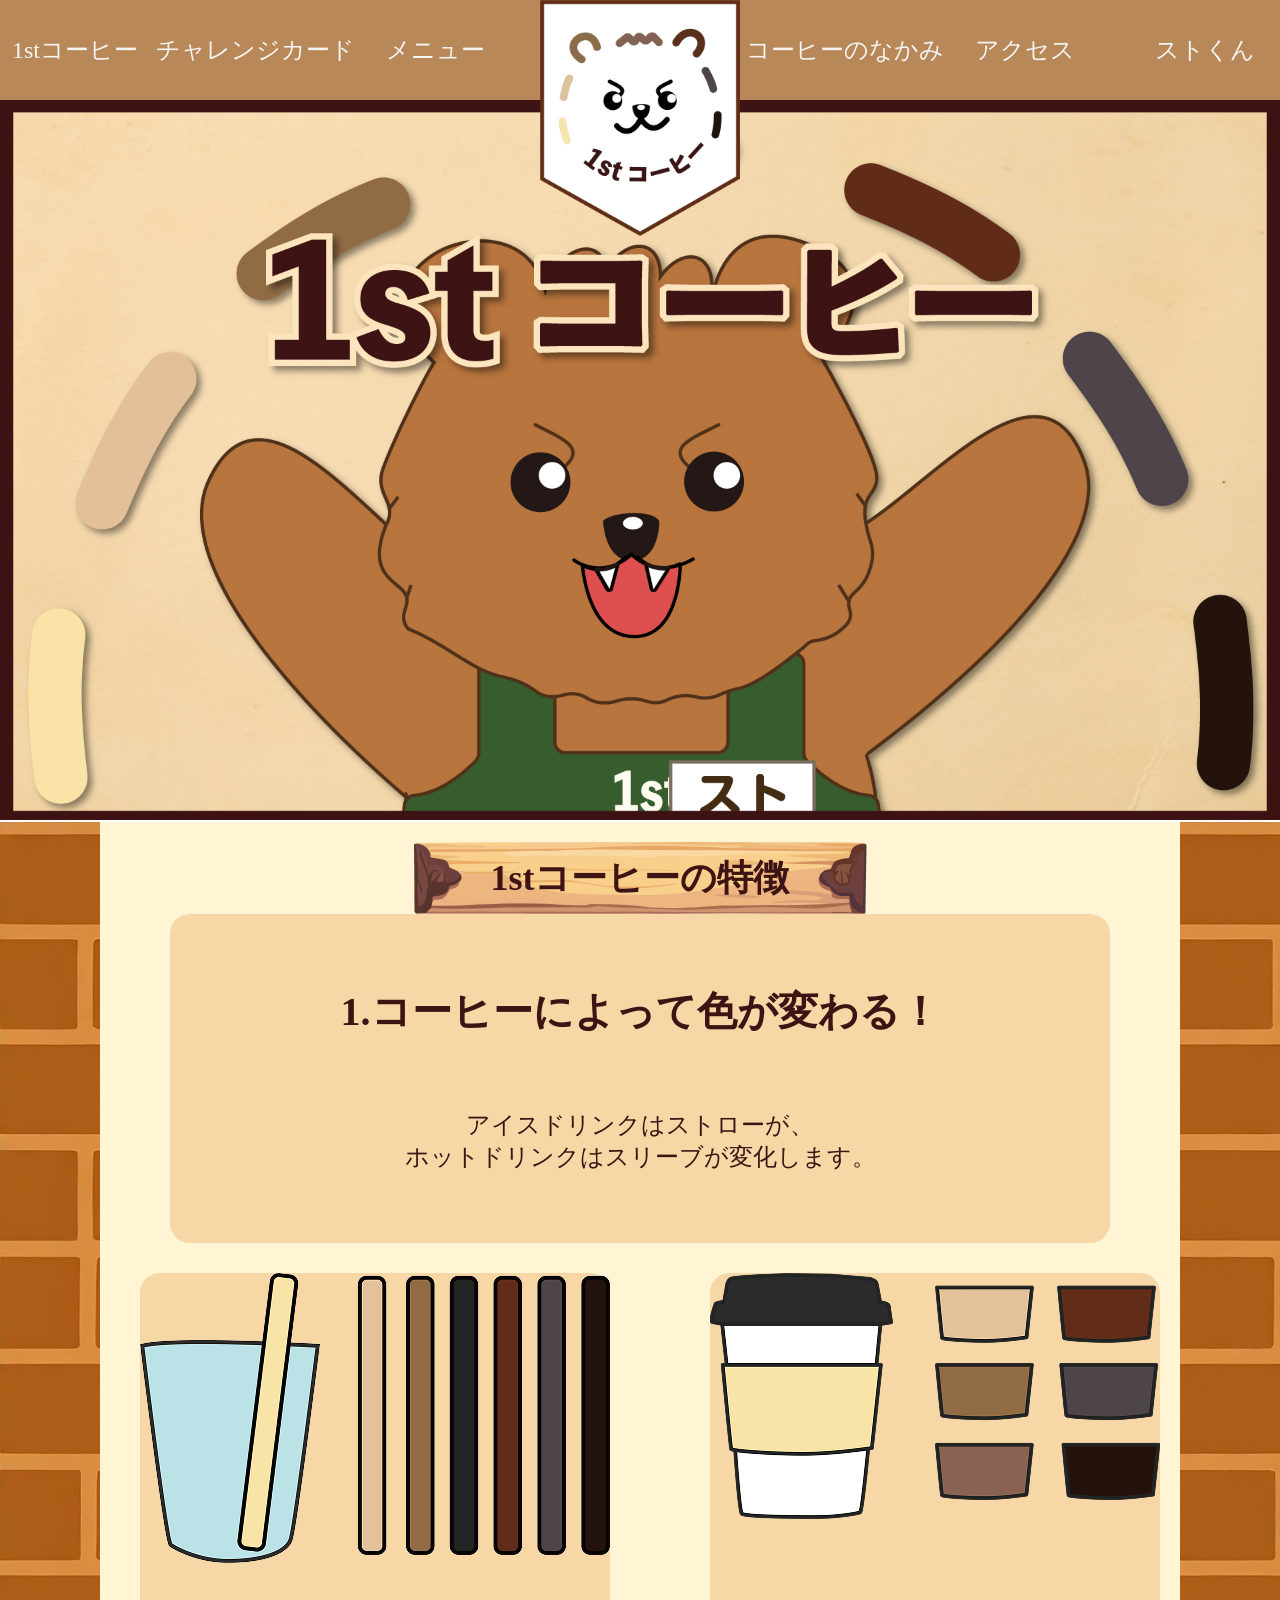
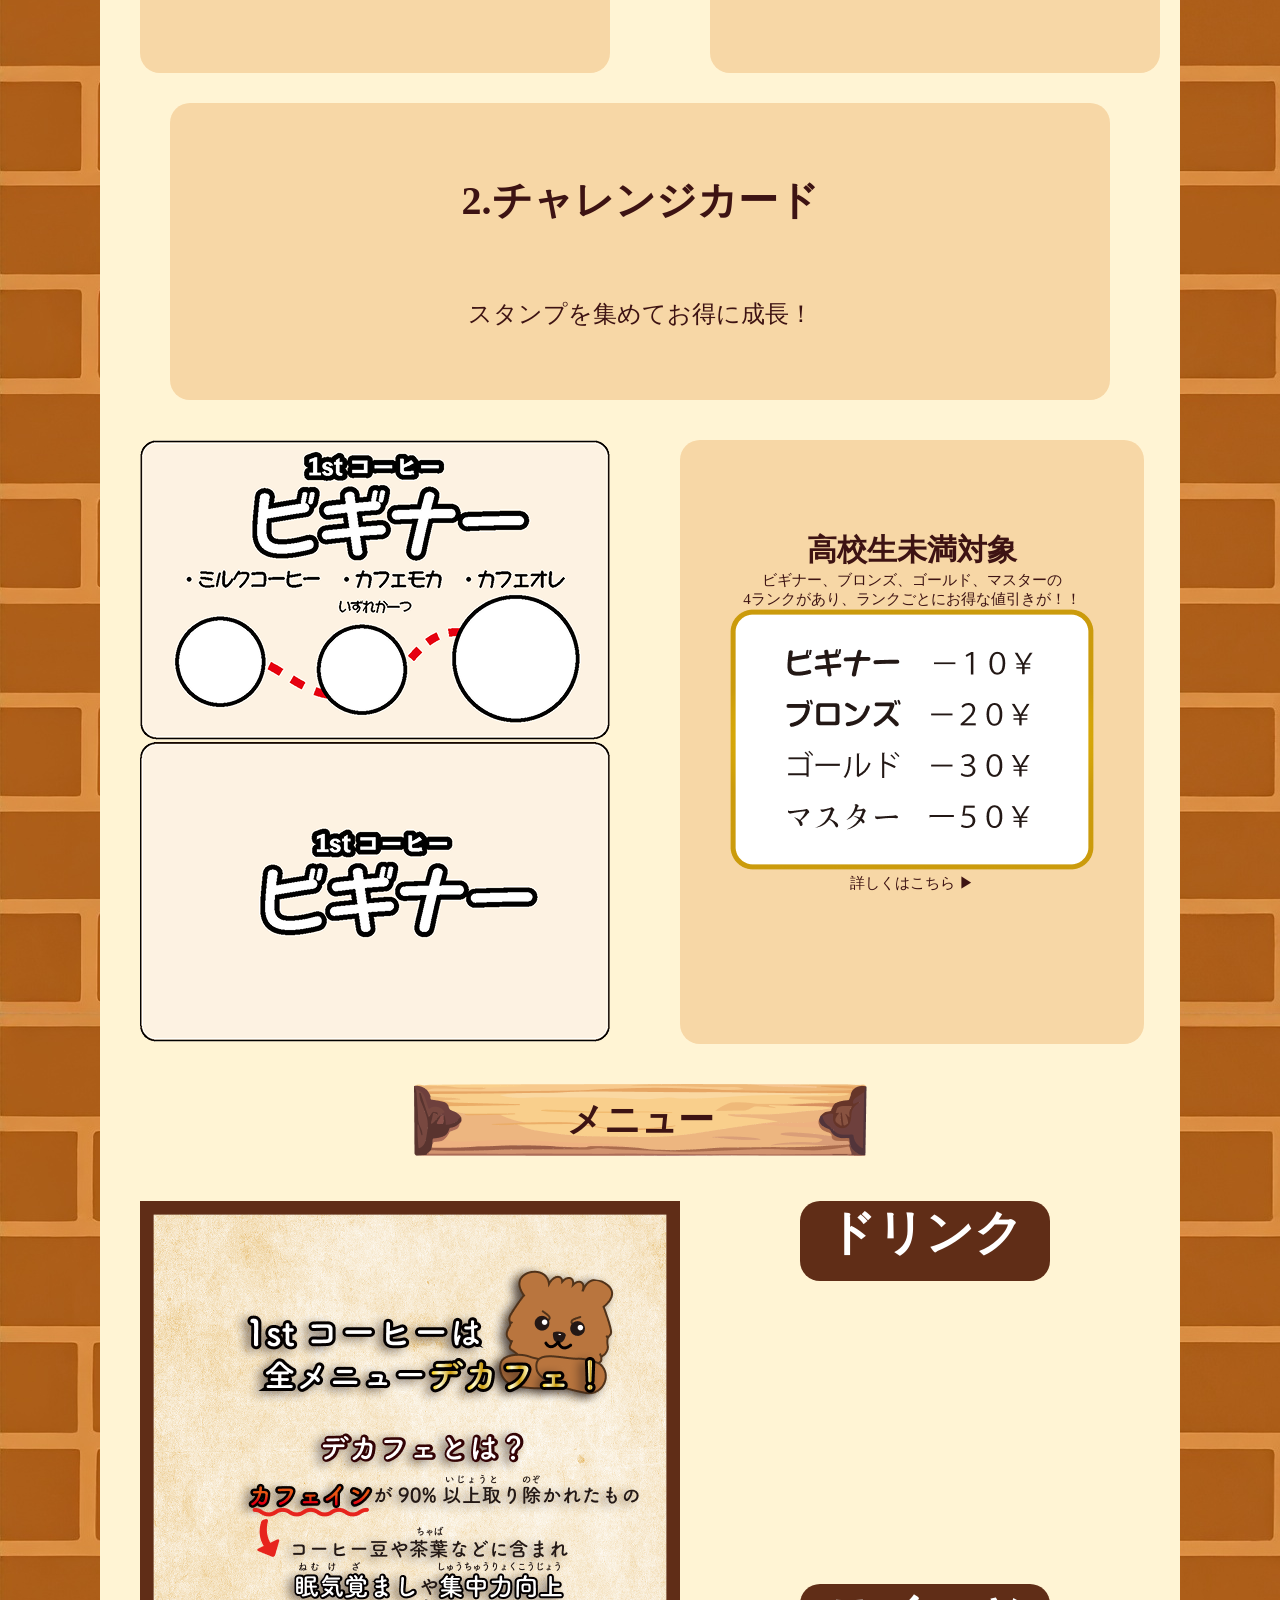
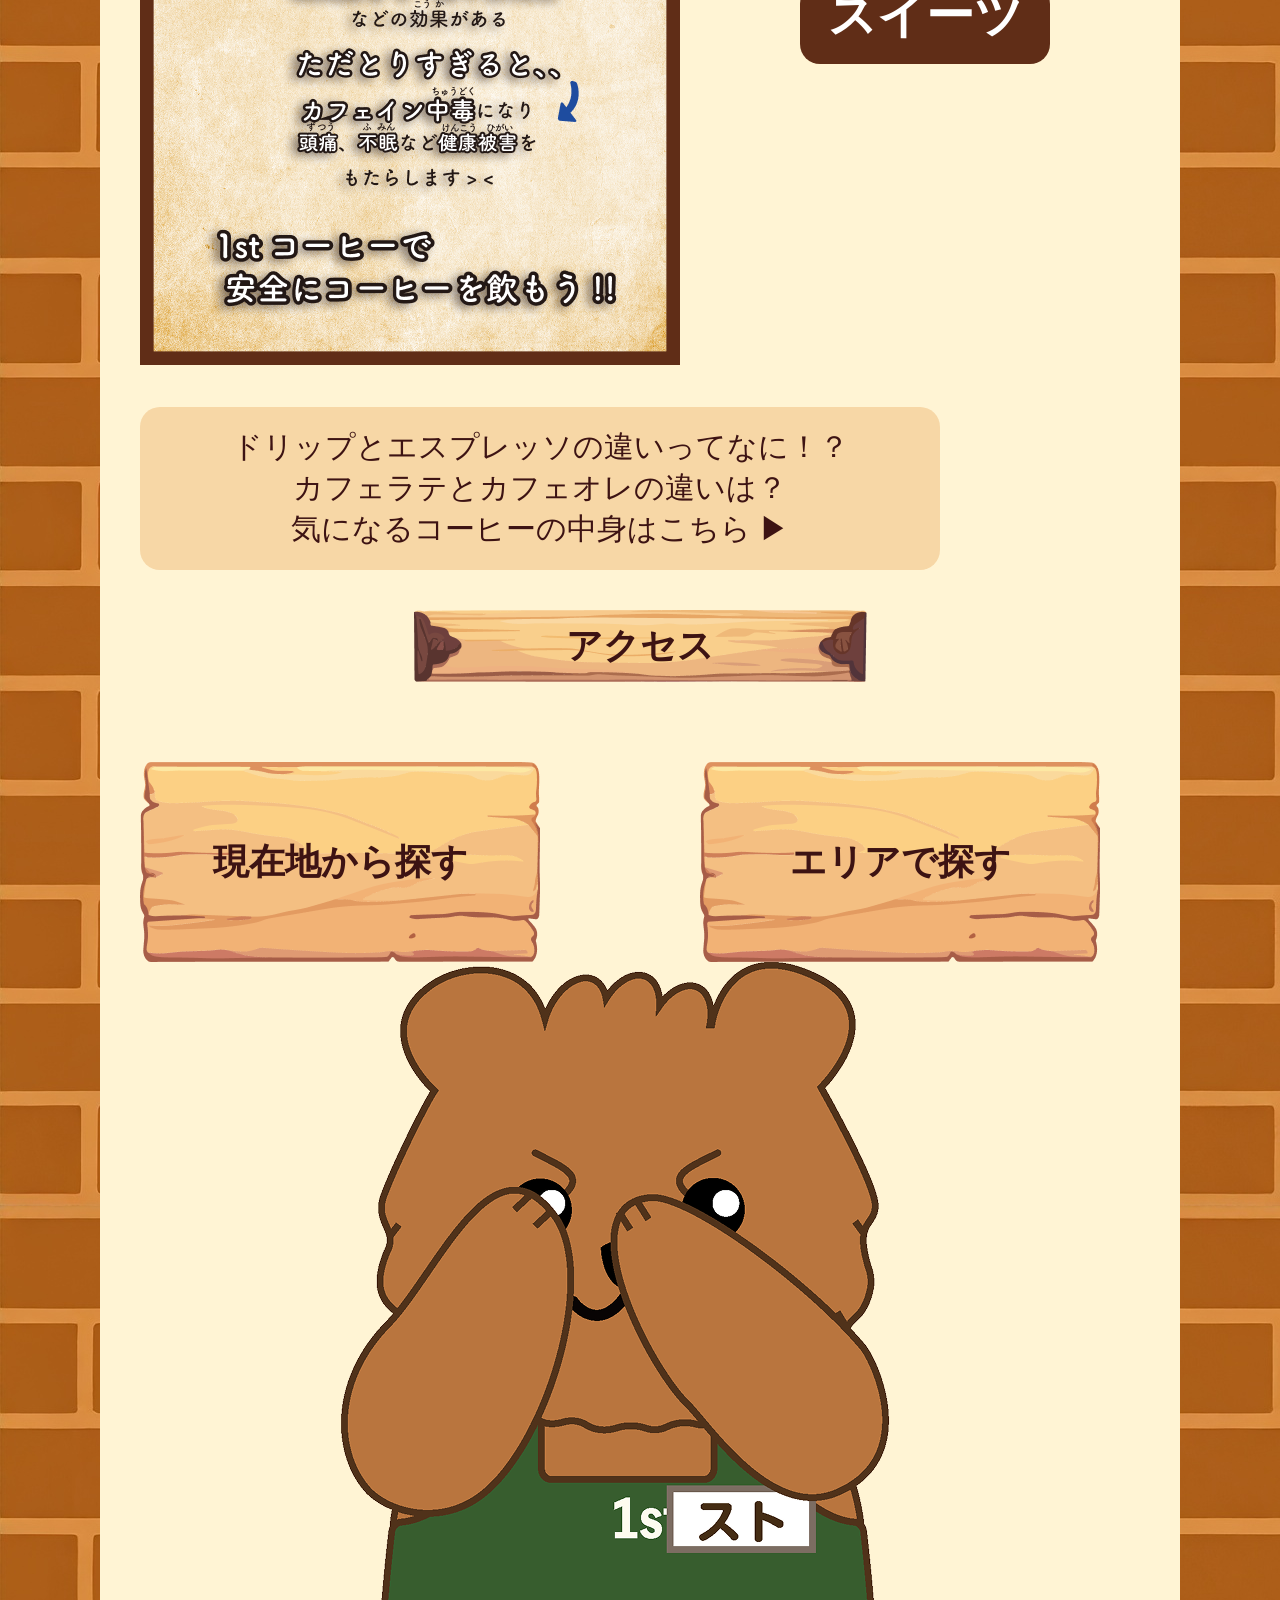
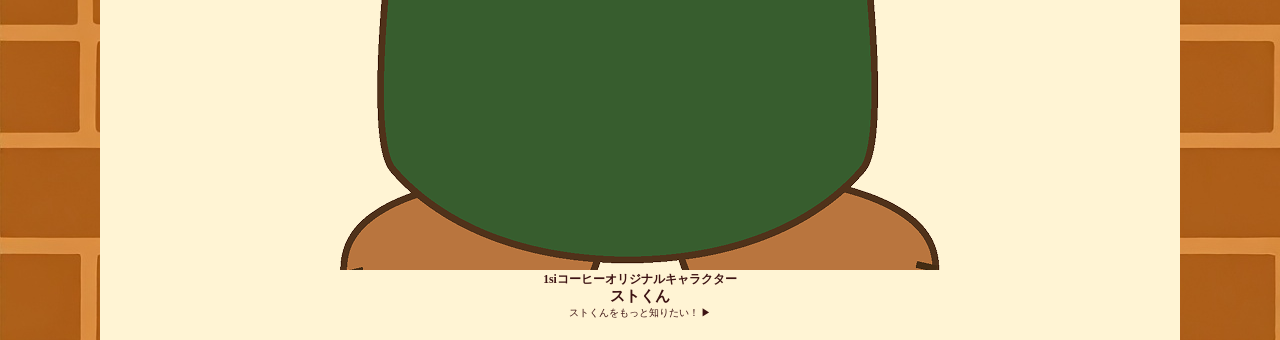
==== index.html @ a1c329db "制作：プレゼン区切り" ====
<!DOCTYPE html>
<html lang="ja">
<head>
	<meta charset="UTF-8">
	<meta name="viewport" content="width=device-width, initial-scale=1.0">
	<title>1st cooffe top page</title>
	<link rel="stylesheet" href="css/style.css">
	<link rel="stylesheet" href="css/index.css">
</head>
<body>
	<header>
		<ul class="nav">
			<li><a href="">1stコーヒー</a></li>
			<li><a href="">チャレンジカード</a></li>
			<li><a href="">メニュー</a></li> 
			<li class="logo"><img src="images/1st.logo.png" alt="1stコーヒー"></li>
			<li><a href="">コーヒーのなかみ</a></li>
			<li><a href="">アクセス</a></li>
			<li><a href="">ストくん</a></li>
		</ul>
	</header>
	<div class="mainImg">
		<img src="images/1st.main.jpg" alt="">
	</div>
	<main>
	<div class="boxWrap">
		<h2 class="boxTitle">1stコーヒーの特徴</h2>
		<div class="aboutWrap">
			<h3 class="aboutTitle">1.コーヒーによって色が変わる！</h3>
			<p class="aboutText">アイスドリンクはストローが、<br>
				ホットドリンクはスリーブが変化します。</p>
		</div>
		<div class="copWrap">
			<div class="aboutWrap">
				<div class="imagesWrap"><img src="images/1st.ice.png" alt="アイスカップ"></div>
			</div>
			<div class="aboutWrap">
				<div class="imagesWrap"><img src="images/1st.hot.png" alt="ホットカップ"></div>
			</div>
		</div>
		<div class="aboutWrap">
			<h3 class="aboutTitle">2.チャレンジカード</h3>
			<p class="aboutText">スタンプを集めてお得に成長！</p>
		</div>	
		<div class="infoWrap">
			<div class="card">
				<p><img src="images/1st.stamp.01.png" alt="ビギナースタンプ"></p>
				<p><img src="images/1st.stamp.02.png" alt="ビギナー"></p>
			</div>
			<div class="info">
				<h4>高校生未満対象</h4>
				<p>ビギナー、ブロンズ、ゴールド、マスターの<br>4ランクがあり、ランクごとにお得な値引きが！！</p>
				<p><img src="images/1st.nebiki.png" alt="-10¥"></p>
				<p>詳しくはこちら ▶︎</p>
			</div>
		</div>
			<h2 class="boxTitle">メニュー</h2>
		<div class="menuWrap">
			<p><img src="images/1st.decoffe.png" alt=""></p>
			<div class="manu">
				<h3 class="titleBotann">ドリンク</h3>
				<h3 class="titleBotann">スイーツ</h3>
			</div>
		</div>
		<div class="menuInfo">
			<p>ドリップとエスプレッソの違いってなに！？<br>
				カフェラテとカフェオレの違いは？<br>
				気になるコーヒーの中身はこちら ▶︎</p>
		</div>
		<h2 class="boxTitle">アクセス</h2>
		<div class="accessWrap">
			<h3 class="access">現在地から探す</h3>
			<h3 class="access">エリアで探す</h3>
		</div>
		<div class="charaWrap">
			<p><img src="images/1st.sutokun01.png" alt="テレ"></p>
			<h3>1siコーヒーオリジナルキャラクター</h3>
			<h2>ストくん</h2>
			<p>ストくんをもっと知りたい！ ▶︎</p>
		</div>
	</div>
</main>
</body>
</html>
---- css/style.css ----
*{
    margin: 0;
    padding: 0;
}
html{
    font-size: 62.5%;
}
body{
    font-family:"Hiragino Kaku Gothic StdN";
    color: #3d1313;
}
ul{
    list-style: none;
}

header{
    /* border: solid 1px tomato; */
    position: relative;
    z-index: 10;
    font-size: clamp(1.2rem, -0.8rem + 2.67vw, 2.4rem);
}
.nav{
    display: flex;
    gap: 30px;
    width: 100%;
    height: 100px;
    background-color: #B88859;
    justify-content: space-evenly;
}

.nav li{
    width: 250px;
    min-width: 50px;
    height: 100%;
}

a{
    text-decoration: none;
    color: #f5f5f4;
    display: flex;
    justify-content: center;
    align-items: center;
    width: 100%;
    height: 100%;
    text-wrap: nowrap;
}

.nav li a:hover{
    background-color: #805e3c;

}

.nav .logo{
    min-width: 200px;
    height: 230px;
}
.logo img{
    width: 100%;
}

/* .logo{
    display: block;
    width: 200px;
    height: 230px;
    } */
    
    /* header ul{
        display: flex;
        list-style-type: none;
        color: #f5f5f4;
        font-size: 150%;
        letter-spacing: 0.2em;
        } */
        
        
/* transform: translateX(-50%); */
---- css/index.css ----
.mainImg img{
    width: 100%;
}

main{
    /* border: solid 1px tomato; */

    background-image: url("../images/1st.renga.jpg");
    background-repeat: repeat-y;
    /* position: relative; */
    /* top: -350px; */
    width: calc(100% - 40px);
    padding: 0 20px 0;

}

.boxWrap{
    background-color: #FFF4D4;
    text-align: center;
    margin: 0 auto;
    padding: 20px 40px;
    max-width: 1000px;
}

.boxTitle{
    display: flex;
    font-size: 3.6em;
    justify-content: center;
    margin: 0 auto;
    width: 453px;
    height: 72px;
    align-items: center;
    /* border: 10px solid #333; */
    background-image: url("../images/1st.ribbon.png");
}

.copWrap{
    /* 横並びにするところ */
    display: flex;
    gap: 100px;
    margin: 30px 0 30px 0;
    /* width: 100%; */
}

.aboutWrap{
    /* border: solid 1px blue; */
    /* display: flex; */
    /* justify-content: center; */
    /* flex-wrap: wrap; */
    background-color: #F7D7A6;
    padding: 70px;
    margin: 0 auto;
    /* margin: 70px; */
    max-width: 800px;
    border-radius: 20px;
}

.copWrap .aboutWrap{
    width: 500px;
    height: 400px;
    padding:  0;

    &.imagesWrap{
        width: 100%;
        height: 100%;
        margin: auto 0;

        &img{
            width: 100%;
            height: 100%;
        }
    }

}
/* .imagesWrap img{
width: 100%;
} */

.aboutTitle{
    font-size: 4em;
    padding-bottom: 70px;
}

.aboutWrap p{
    /* background-color: tomato; */
    align-items: center;
}

.aboutWrap .aboutText{
    font-size: 2.4em;
    /* background-color: skyblue; */
}



.infoWrap{
    display: flex;
    padding: 40px 0;
    gap: 70px;
}

.info{
    background-color: #F7D7A6;
    border-radius: 20px;
    max-width: 550px;
    padding: 90px 50px;

}

.info h4{
    font-size: 3em;
}

.info p{
    font-size: 1.5em;
}

.menuWrap{
    display: flex;
    padding: 45px 0 0;
}

.manu{
    display: flex;
    flex-wrap: wrap;
    padding-left: 120px;
}

.titleBotann{
    background-color: #602D17;
    justify-content: center;
    align-items: center;
    border-radius: 20px;
    font-size: 4.8em;
    color: #fff;
    width: 250px;
    height: 80px;
}

.menuInfo{
    background-color: #F7D7A6;
    text-align: center;
    max-width: 800px;
    margin: 40px 0;
    padding: 20px 0;
    border-radius: 20px;


}

.menuInfo p{
    font-size: 3em;
}

.accessWrap{
    display: flex;
    gap: 160px;
    padding-top: 80px;
}

.access{
    background-image: url("../images/1st.kannbann.png");
    display: flex;
    width: 400px;
    height: 200px;
    justify-content: center;
    align-items: center;
    font-size: 3.6em;
}
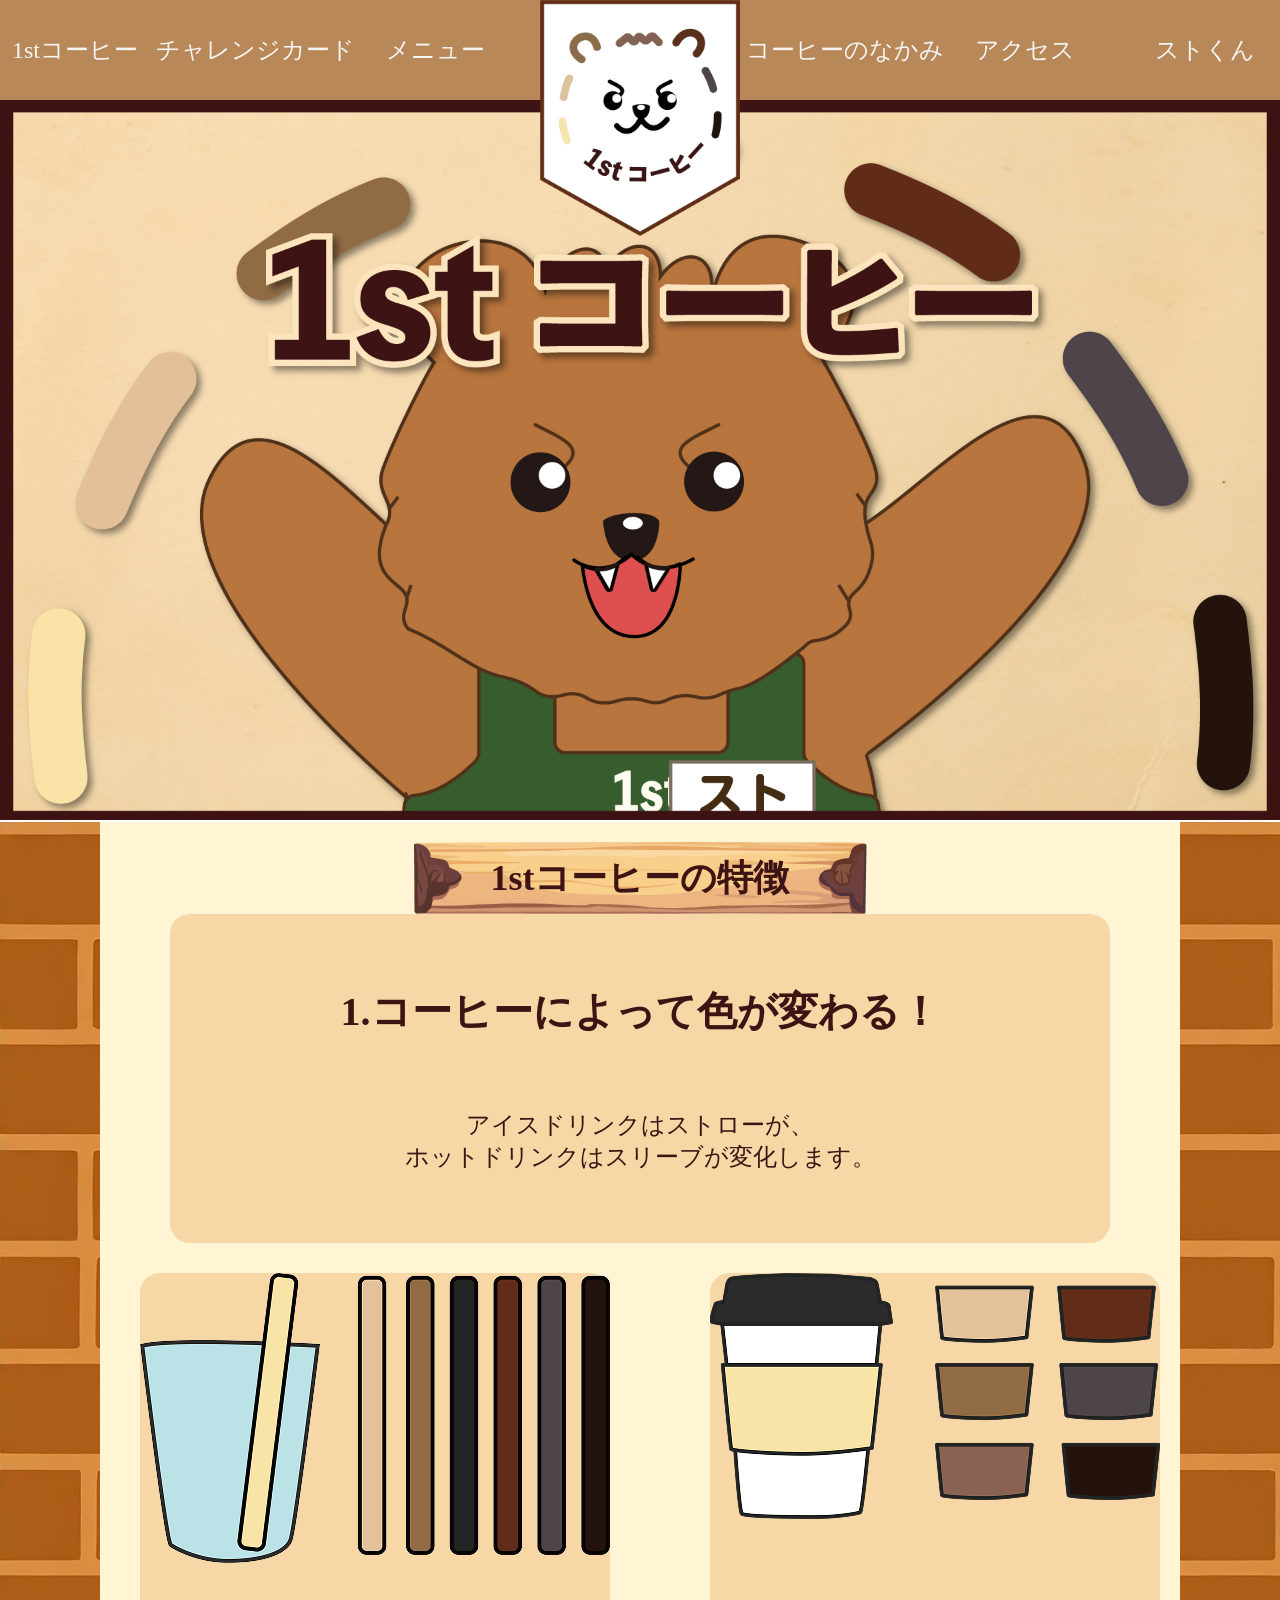
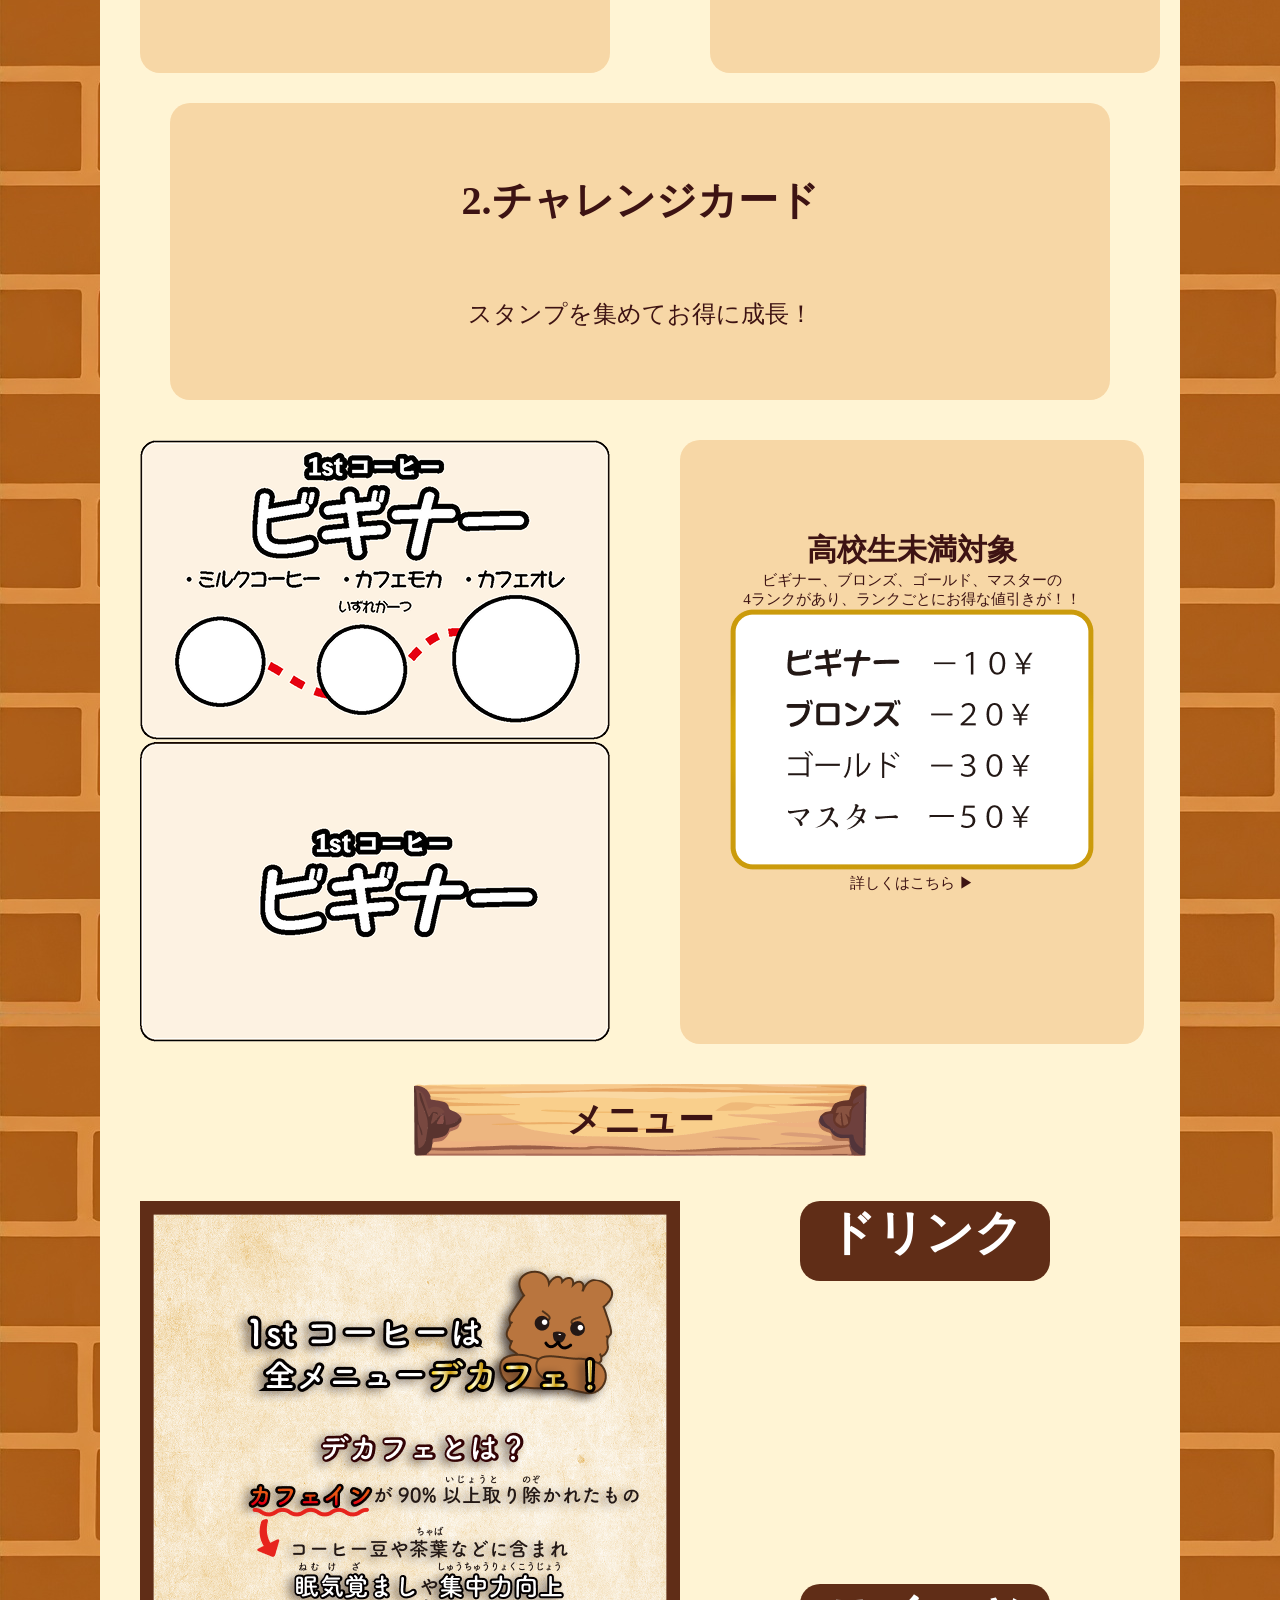
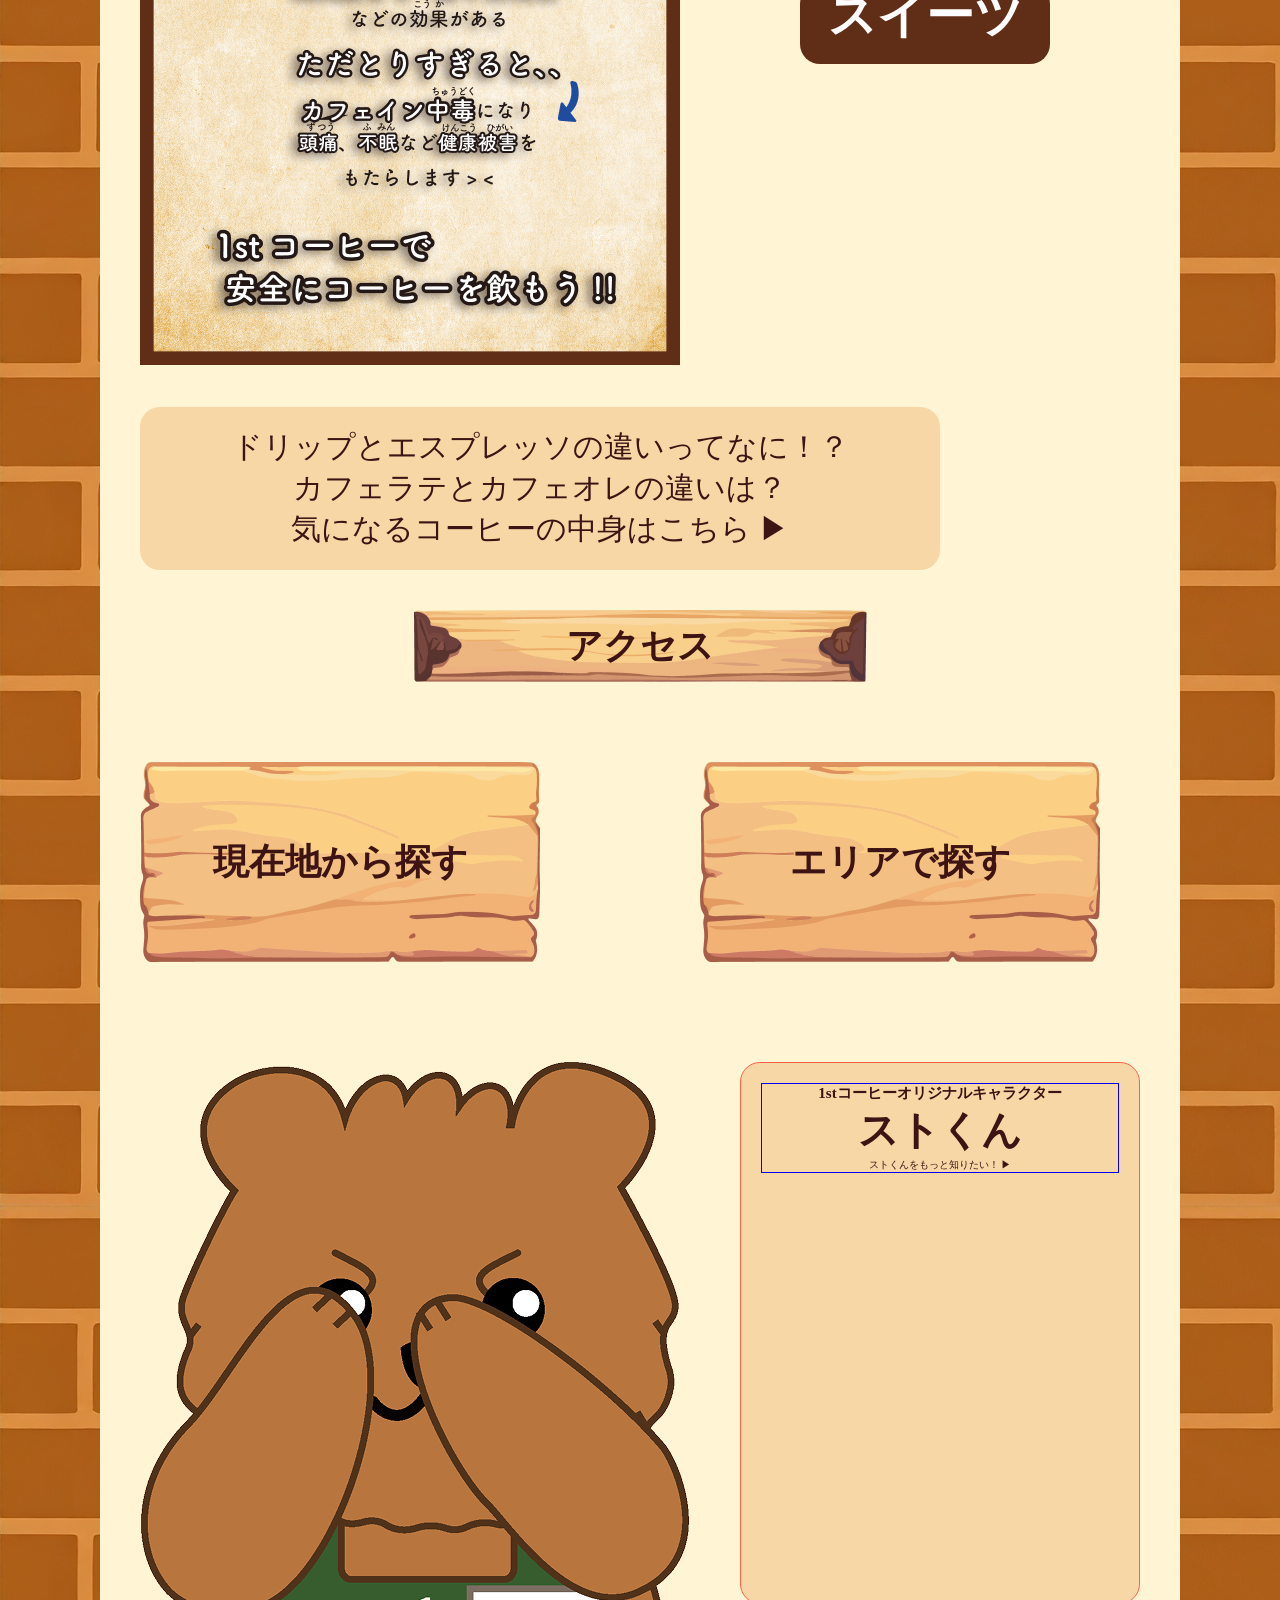
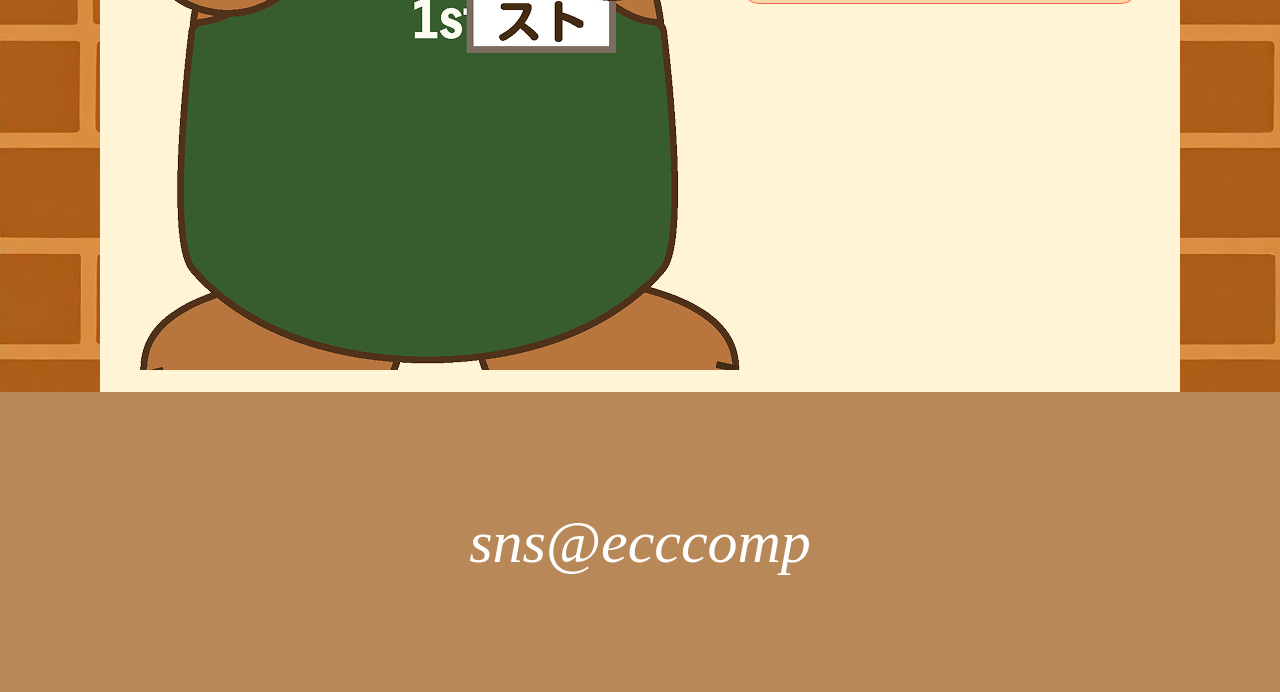
==== commit e88c89e3: "コミット：top" ====
--- a/index.html
+++ b/index.html
@@ -14,7 +14,7 @@
 			<li><a href="">チャレンジカード</a></li>
 			<li><a href="">メニュー</a></li> 
 			<li class="logo"><img src="images/1st.logo.png" alt="1stコーヒー"></li>
-			<li><a href="">コーヒーのなかみ</a></li>
+			<li><a href="nakami.html">コーヒーのなかみ</a></li>
 			<li><a href="">アクセス</a></li>
 			<li><a href="">ストくん</a></li>
 		</ul>
@@ -74,11 +74,18 @@
 		</div>
 		<div class="charaWrap">
 			<p><img src="images/1st.sutokun01.png" alt="テレ"></p>
-			<h3>1siコーヒーオリジナルキャラクター</h3>
-			<h2>ストくん</h2>
-			<p>ストくんをもっと知りたい！ ▶︎</p>
+			<div class="charaInfo">
+				<div class="charaText"> 
+					<h3>1stコーヒーオリジナルキャラクター</h3>
+					<h2>ストくん</h2>
+					<p>ストくんをもっと知りたい！ ▶︎</p>
+				</div>
+			</div>
 		</div>
 	</div>
 </main>
+<footer>
+	<address>sns@ecccomp</address>
+</footer>				
 </body>
 </html>
--- a/css/style.css
+++ b/css/style.css
@@ -58,6 +58,50 @@
     width: 100%;
 }
 
+main{
+    /* border: solid 1px tomato; */
+    
+    background-image: url("../images/1st.renga.jpg");
+    background-repeat: repeat-y;
+    /* position: relative; */
+    /* top: -350px; */
+    width: calc(100% - 40px);
+    padding: 0 20px 0;
+}
+
+.boxWrap{
+    background-color: #FFF4D4;
+    text-align: center;
+    margin: 0 auto;
+    padding: 20px 40px;
+    max-width: 1000px;
+}
+
+.boxTitle{
+    display: flex;
+    font-size: 3.6em;
+    justify-content: center;
+    margin: 0 auto;
+    width: 453px;
+    height: 72px;
+    align-items: center;
+    /* border: 10px solid #333; */
+    background-image: url("../images/1st.ribbon.png");
+}
+
+footer{
+    background-color: #B88859;
+    width: 100%;
+    height: 300px;
+    color: #fff;
+    text-align: center;
+    font-size: 6em;
+    display: flex;
+    justify-content: center;
+    align-items: center;
+}
+
+
 /* .logo{
     display: block;
     width: 200px;
--- a/css/index.css
+++ b/css/index.css
@@ -1,39 +1,9 @@
 
 .mainImg img{
     width: 100%;
+    /* animation: 5s show forwards; */
 }
 
-main{
-    /* border: solid 1px tomato; */
-
-    background-image: url("../images/1st.renga.jpg");
-    background-repeat: repeat-y;
-    /* position: relative; */
-    /* top: -350px; */
-    width: calc(100% - 40px);
-    padding: 0 20px 0;
-
-}
-
-.boxWrap{
-    background-color: #FFF4D4;
-    text-align: center;
-    margin: 0 auto;
-    padding: 20px 40px;
-    max-width: 1000px;
-}
-
-.boxTitle{
-    display: flex;
-    font-size: 3.6em;
-    justify-content: center;
-    margin: 0 auto;
-    width: 453px;
-    height: 72px;
-    align-items: center;
-    /* border: 10px solid #333; */
-    background-image: url("../images/1st.ribbon.png");
-}
 
 .copWrap{
     /* 横並びにするところ */
@@ -105,7 +75,6 @@
     border-radius: 20px;
     max-width: 550px;
     padding: 90px 50px;
-
 }
 
 .info h4{
@@ -114,6 +83,7 @@
 
 .info p{
     font-size: 1.5em;
+
 }
 
 .menuWrap{
@@ -145,6 +115,8 @@
     margin: 40px 0;
     padding: 20px 0;
     border-radius: 20px;
+    display: flex;
+    justify-content: center;
 
 
 }
@@ -167,4 +139,47 @@
     justify-content: center;
     align-items: center;
     font-size: 3.6em;
-}+}
+
+.charaWrap{
+    padding-top: 100px;
+    display: flex;
+}
+
+
+.charaWrap h3{
+    font-size: 1.5em;
+}
+
+.charaWrap h2{
+    font-size: 4em;
+}
+
+.charaInfo{
+    border: 1px solid tomato;
+    display: block;
+    align-items: center;
+    background-color: #F7D7A6;
+    border-radius: 20px;
+    width: 500px;
+    height: 500px;
+    padding: 20px;
+}
+
+.charaText{
+    border: 1px solid blue;
+align-items: center;
+}
+
+
+/* 
+@keyframes show{
+    0%{
+        opacity: 0;
+        transform: translateX(-50px);
+    }
+    100%{
+        opacity: 1;
+        transform: translateX(0);
+    }
+} */
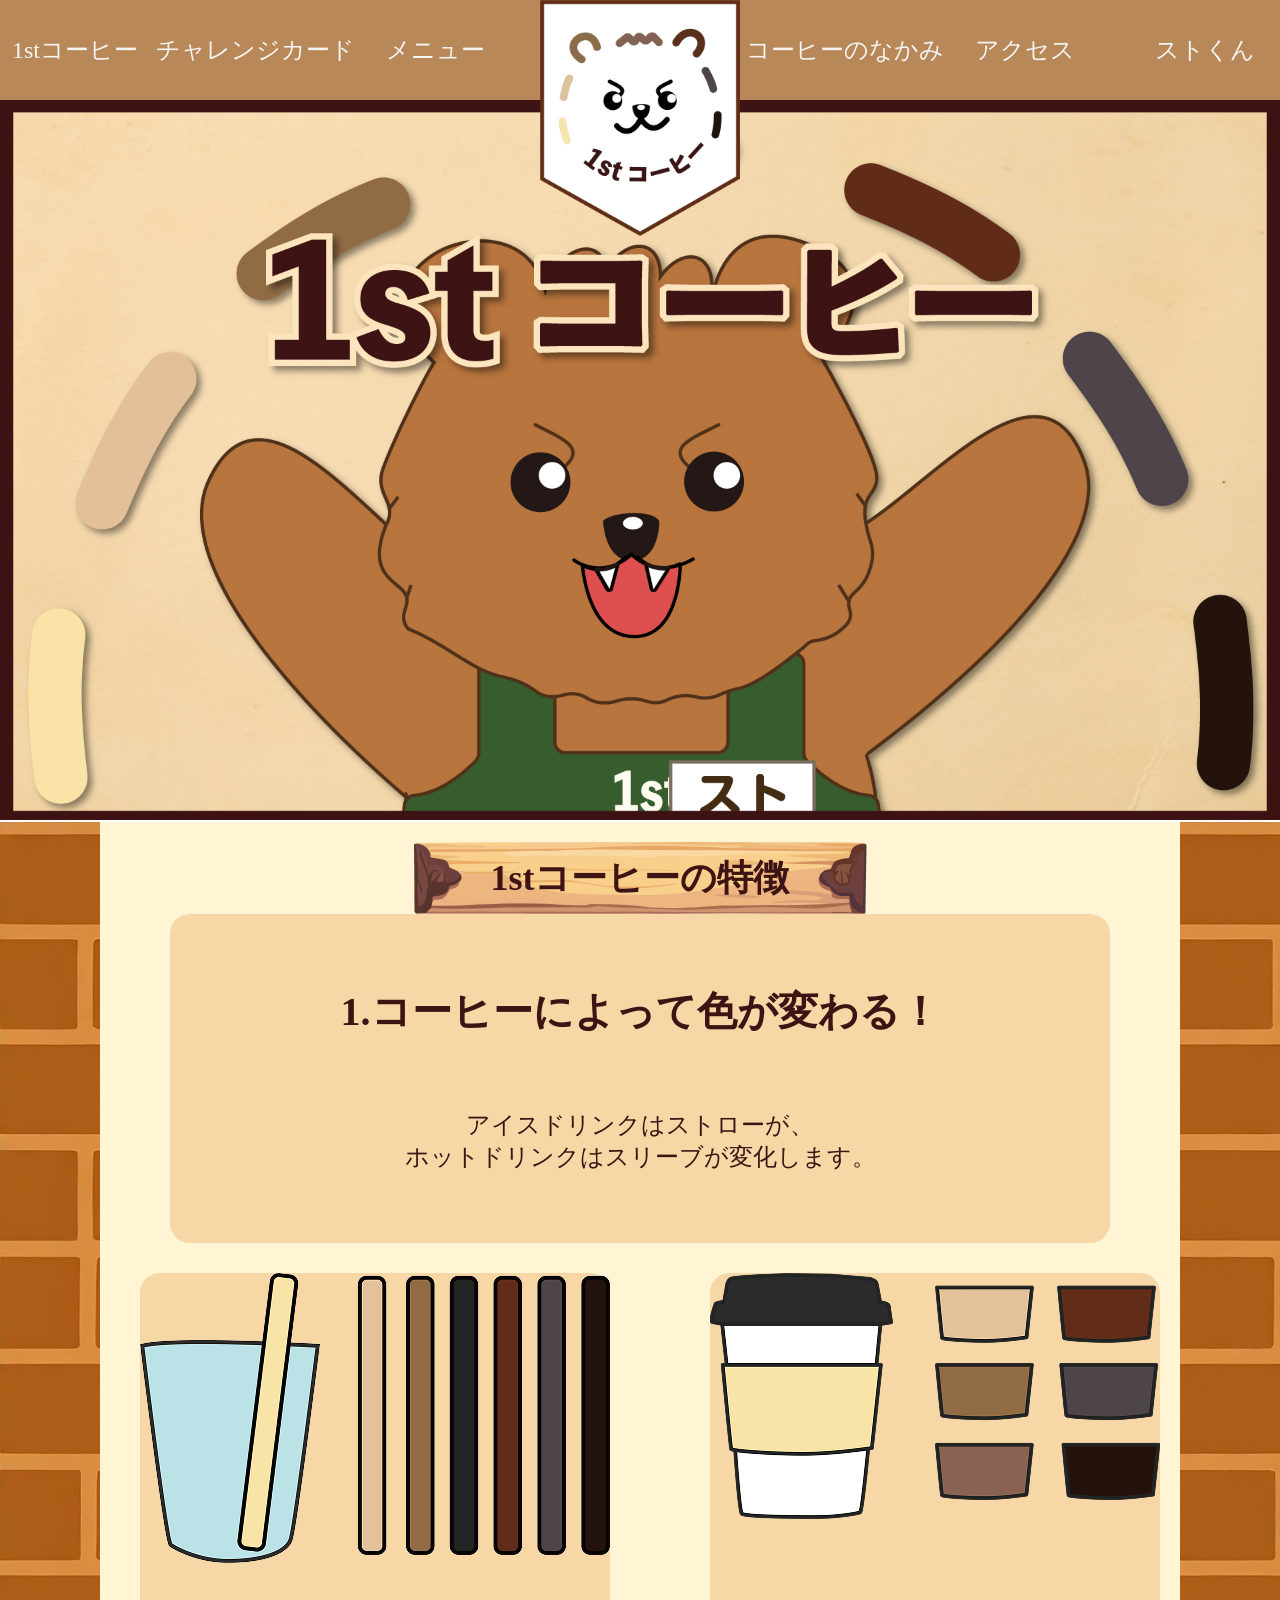
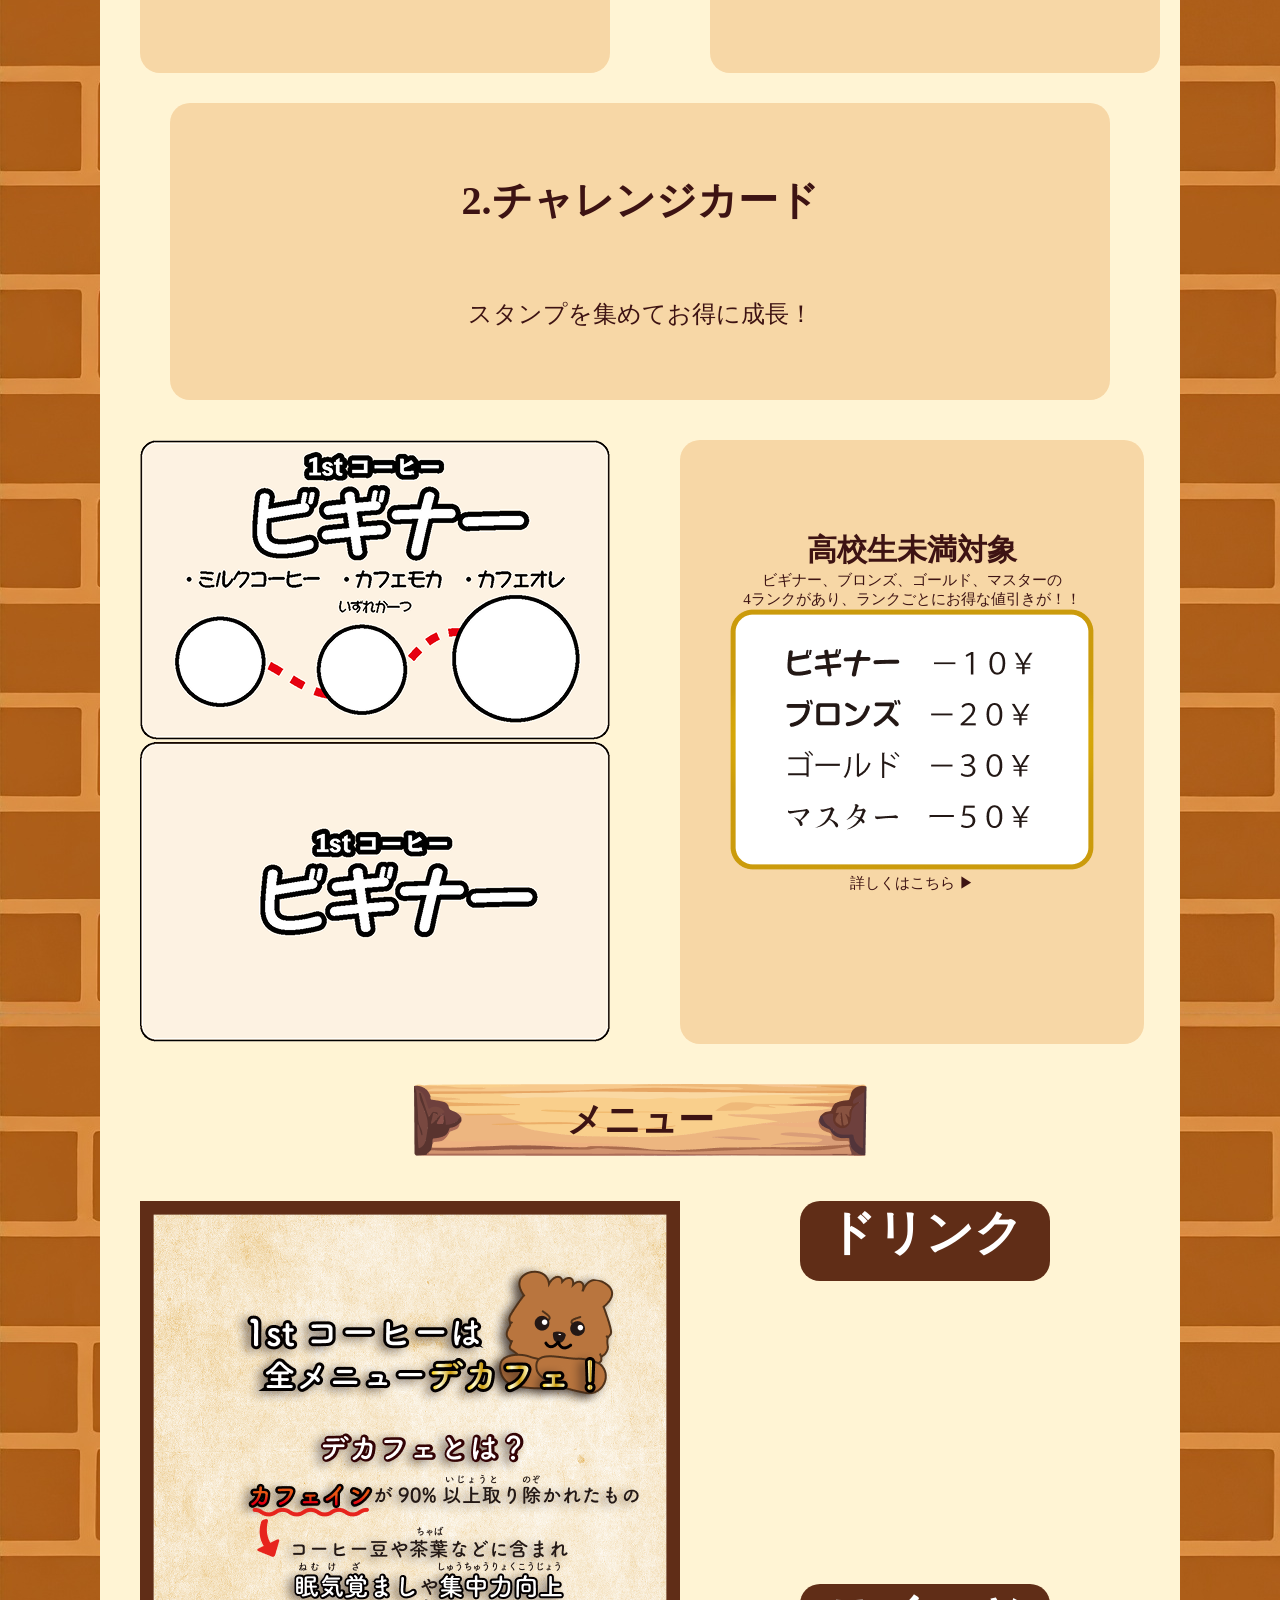
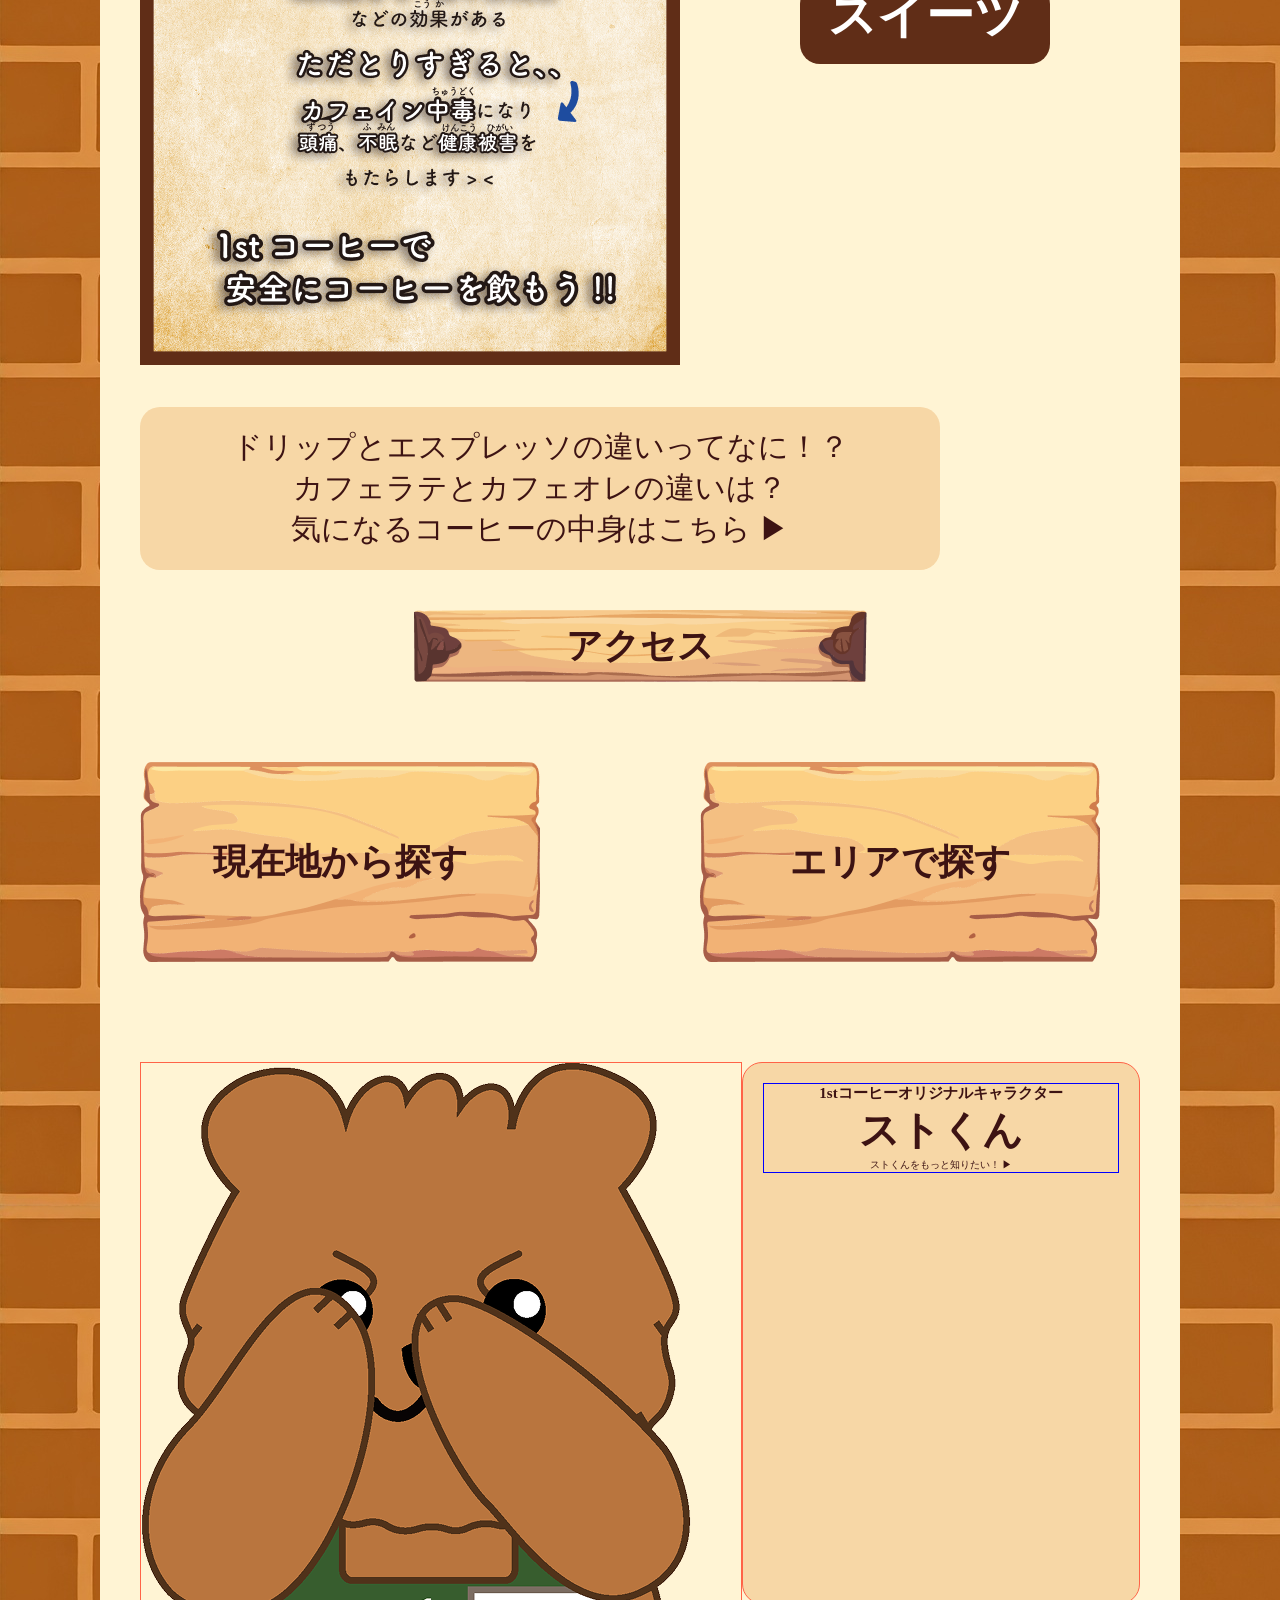
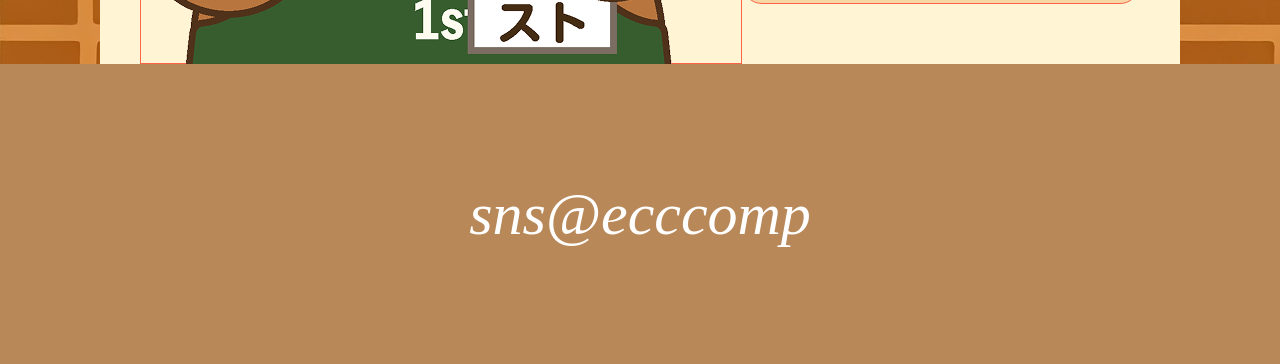
==== commit adc19811: "制作：アニメーション土台" ====
--- a/index.html
+++ b/index.html
@@ -73,7 +73,9 @@
 			<h3 class="access">エリアで探す</h3>
 		</div>
 		<div class="charaWrap">
-			<p><img src="images/1st.sutokun01.png" alt="テレ"></p>
+			<div class="charaImgWrap">
+				<p class="charaImg"><img src="images/1st.sutokun01.png" alt="テレ"></p>
+			</div>
 			<div class="charaInfo">
 				<div class="charaText"> 
 					<h3>1stコーヒーオリジナルキャラクター</h3>
--- a/css/style.css
+++ b/css/style.css
@@ -73,7 +73,7 @@
     background-color: #FFF4D4;
     text-align: center;
     margin: 0 auto;
-    padding: 20px 40px;
+    padding: 20px 40px 0;
     max-width: 1000px;
 }
 
@@ -99,6 +99,8 @@
     display: flex;
     justify-content: center;
     align-items: center;
+    position: relative;
+    z-index: 10;
 }
 
 
--- a/css/index.css
+++ b/css/index.css
@@ -144,6 +144,9 @@
 .charaWrap{
     padding-top: 100px;
     display: flex;
+    position: relative;
+    z-index: 1;
+    overflow: hidden;
 }
 
 
@@ -154,6 +157,23 @@
 .charaWrap h2{
     font-size: 4em;
 }
+
+.charaWrap .charaImgWrap{
+    height: 600px;
+    width: 600px;
+    /* overflow: hidden; */
+    flex-shrink: 0;
+    position: relative;
+    border: 1px solid tomato;
+}
+
+.charaWrap .charaImg{
+    position: absolute;
+    top:0px;
+    /* transform: translateY(200px); */
+    animation: 0.5s popUp forwards cubic-bezier(.47,1.09,.56,1.22);
+}
+
 
 .charaInfo{
     border: 1px solid tomato;
@@ -168,9 +188,18 @@
 
 .charaText{
     border: 1px solid blue;
-align-items: center;
-}
-
+    align-items: center;
+}
+
+
+@keyframes popUp {
+    0%{
+        transform: translateY(200px);
+    }
+    100%{
+        transform: translateY(0px);
+    }
+}
 
 /* 
 @keyframes show{
@@ -182,4 +211,4 @@
         opacity: 1;
         transform: translateX(0);
     }
-} */+} */
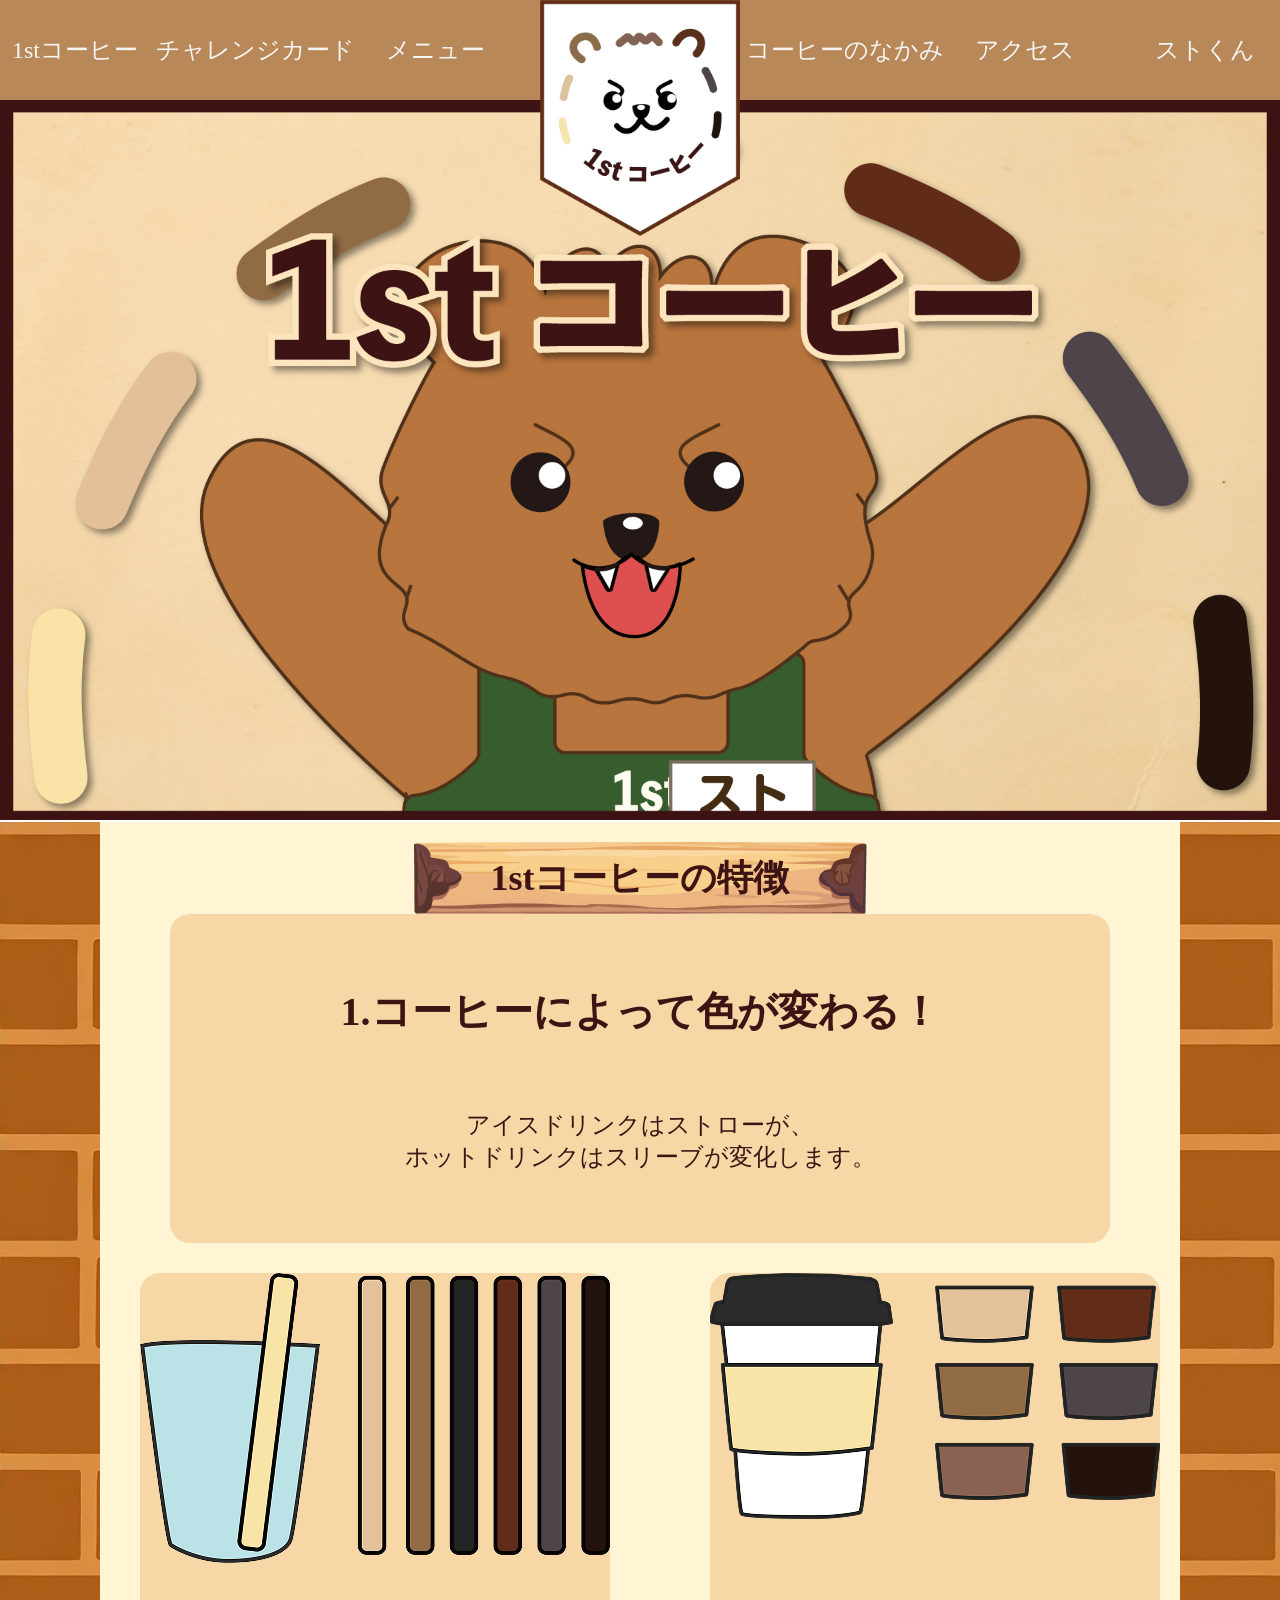
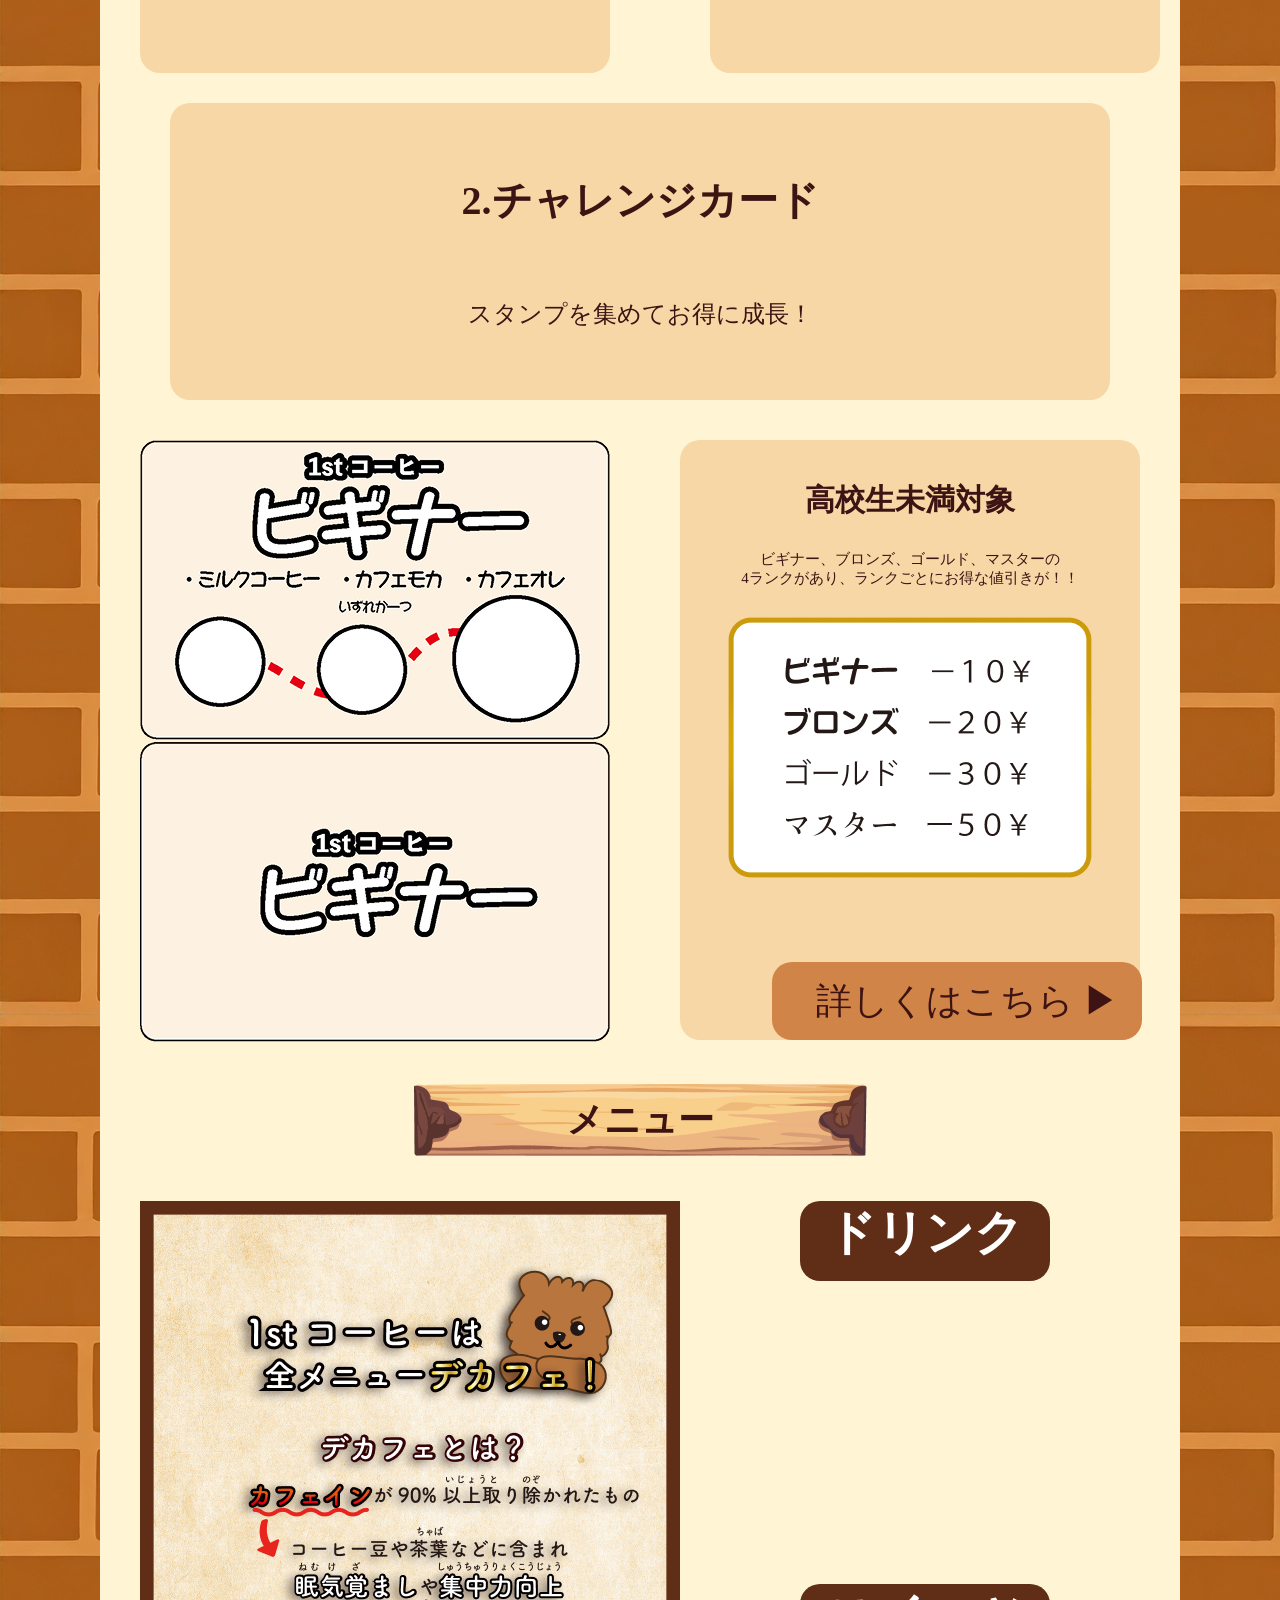
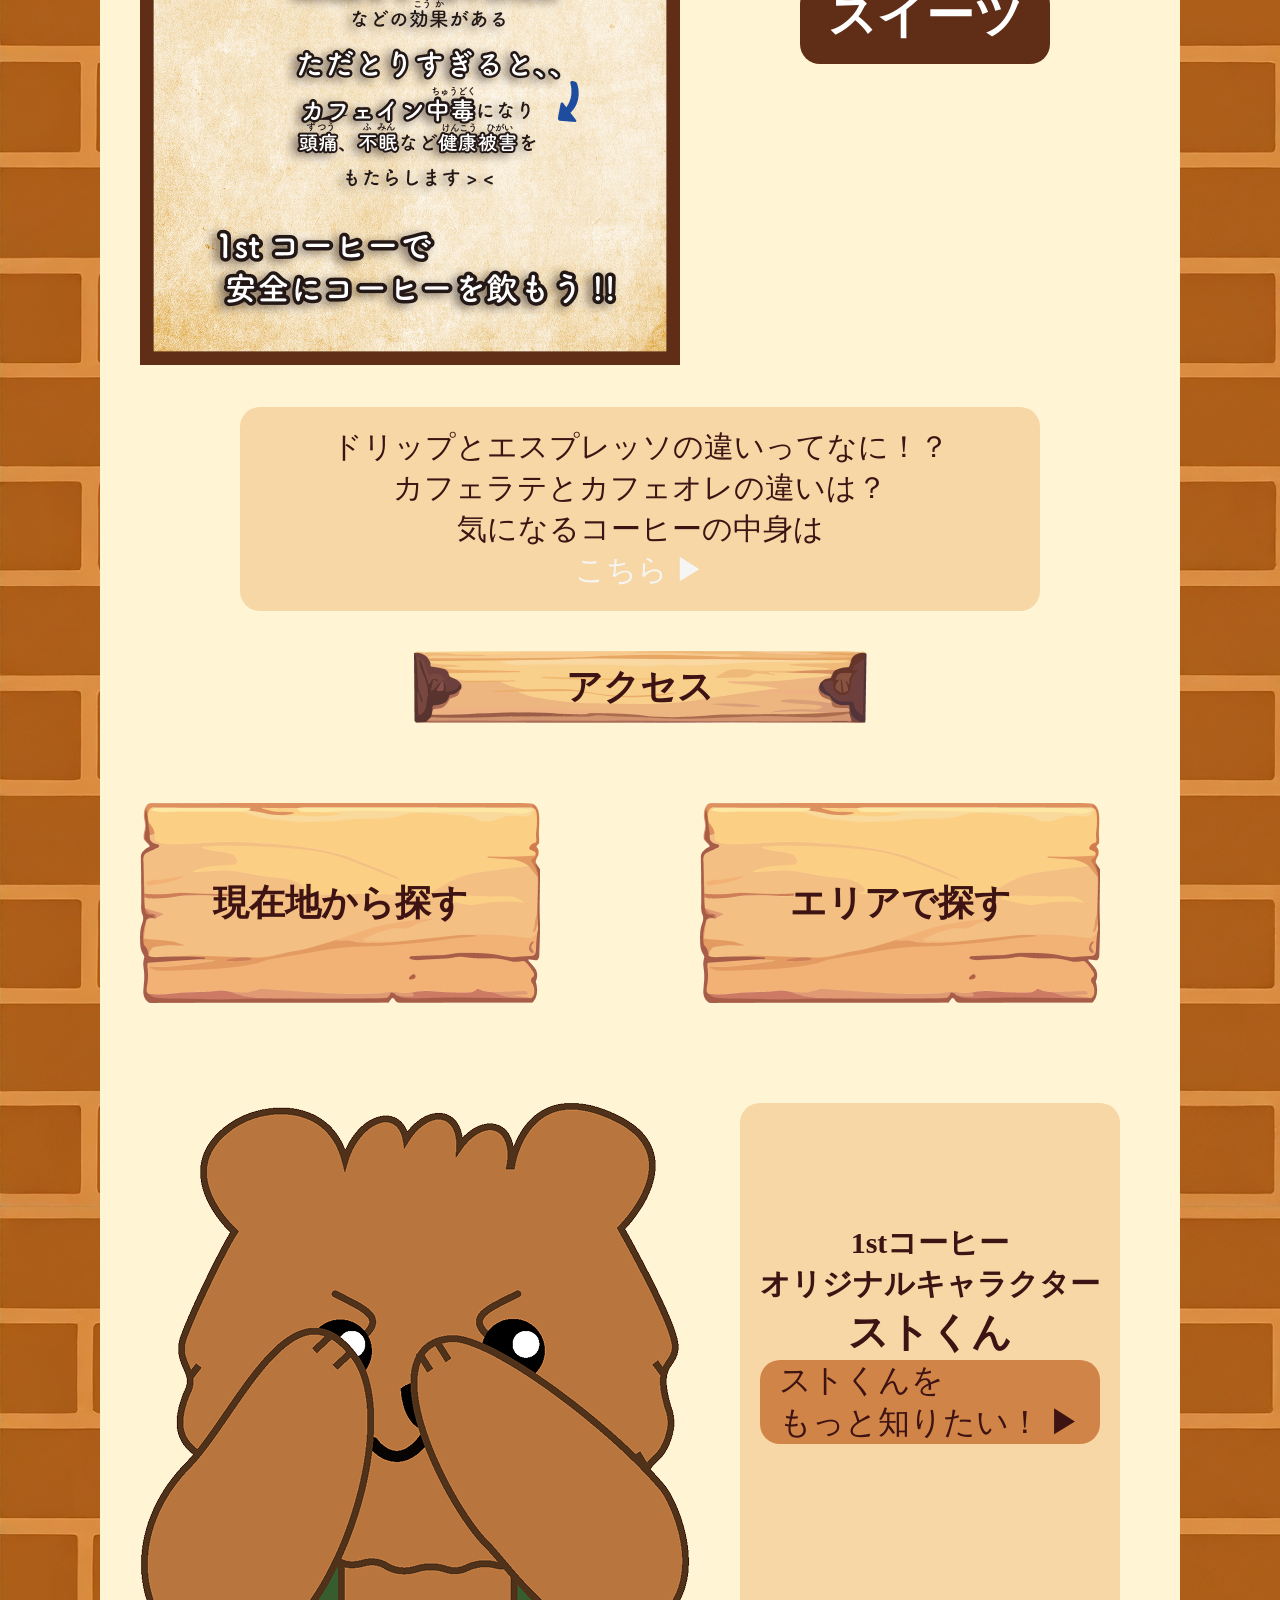
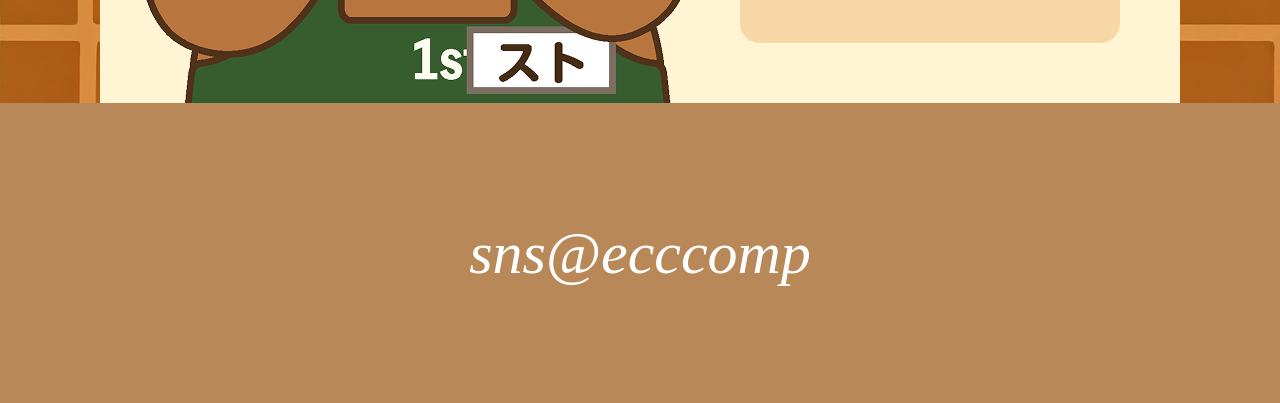
==== commit d26f13c7: "制作：データ提出区切り" ====
--- a/index.html
+++ b/index.html
@@ -11,12 +11,12 @@
 	<header>
 		<ul class="nav">
 			<li><a href="">1stコーヒー</a></li>
-			<li><a href="">チャレンジカード</a></li>
-			<li><a href="">メニュー</a></li> 
+			<li><a href="challenge.html">チャレンジカード</a></li>
+			<li><a href="manu.html">メニュー</a></li> 
 			<li class="logo"><img src="images/1st.logo.png" alt="1stコーヒー"></li>
 			<li><a href="nakami.html">コーヒーのなかみ</a></li>
-			<li><a href="">アクセス</a></li>
-			<li><a href="">ストくん</a></li>
+			<li><a href="access.html">アクセス</a></li>
+			<li><a href="character.html">ストくん</a></li>
 		</ul>
 	</header>
 	<div class="mainImg">
@@ -51,7 +51,7 @@
 				<h4>高校生未満対象</h4>
 				<p>ビギナー、ブロンズ、ゴールド、マスターの<br>4ランクがあり、ランクごとにお得な値引きが！！</p>
 				<p><img src="images/1st.nebiki.png" alt="-10¥"></p>
-				<p>詳しくはこちら ▶︎</p>
+			<P class="btnChallenge"><a href="challenge.html">詳しくはこちら ▶︎</a></P>
 			</div>
 		</div>
 			<h2 class="boxTitle">メニュー</h2>
@@ -63,9 +63,9 @@
 			</div>
 		</div>
 		<div class="menuInfo">
-			<p>ドリップとエスプレッソの違いってなに！？<br>
+			<p class="btnNakami">ドリップとエスプレッソの違いってなに！？<br>
 				カフェラテとカフェオレの違いは？<br>
-				気になるコーヒーの中身はこちら ▶︎</p>
+				気になるコーヒーの中身は <a href="nakami.html">こちら ▶︎</a></p>
 		</div>
 		<h2 class="boxTitle">アクセス</h2>
 		<div class="accessWrap">
@@ -78,9 +78,9 @@
 			</div>
 			<div class="charaInfo">
 				<div class="charaText"> 
-					<h3>1stコーヒーオリジナルキャラクター</h3>
+					<h3>1stコーヒー<br>オリジナルキャラクター</h3>
 					<h2>ストくん</h2>
-					<p>ストくんをもっと知りたい！ ▶︎</p>
+					<p class="btnChara"><a href="character.html">ストくんを<br>もっと知りたい！ ▶︎</a></p>
 				</div>
 			</div>
 		</div>
@@ -90,4 +90,5 @@
 	<address>sns@ecccomp</address>
 </footer>				
 </body>
-</html>+</html>
+
--- a/css/index.css
+++ b/css/index.css
@@ -73,17 +73,37 @@
 .info{
     background-color: #F7D7A6;
     border-radius: 20px;
-    max-width: 550px;
-    padding: 90px 50px;
+    width: 550px;
+    height: 600px;
+    /* grid rows→縦軸の幅を決めている */
+    display: grid;
+    grid-template-rows: auto auto 0.8fr auto;
 }
 
 .info h4{
     font-size: 3em;
+    padding-top: 40px;
 }
 
 .info p{
     font-size: 1.5em;
-
+}
+
+
+.btnChallenge{
+    /* justify-selfを使う場合、 width100%では動かない */
+    /* 親の幅に100%になっているから空きがないからwidth80%で空きを作っている */
+    width: 80%;
+    justify-self: end;
+
+    a{
+        background-color: #D18447;
+        color: #3d1313;
+        font-size: 2.4em;
+        max-width: 350px;
+        border-radius: 20px;
+        padding-left: 20px;
+    }
 }
 
 .menuWrap{
@@ -112,11 +132,11 @@
     background-color: #F7D7A6;
     text-align: center;
     max-width: 800px;
-    margin: 40px 0;
+    margin: 40px auto;
     padding: 20px 0;
     border-radius: 20px;
-    display: flex;
-    justify-content: center;
+    /* display: flex;
+    justify-content: center; */
 
 
 }
@@ -151,12 +171,13 @@
 
 
 .charaWrap h3{
-    font-size: 1.5em;
+    font-size: 3em;
 }
 
 .charaWrap h2{
     font-size: 4em;
 }
+
 
 .charaWrap .charaImgWrap{
     height: 600px;
@@ -164,7 +185,7 @@
     /* overflow: hidden; */
     flex-shrink: 0;
     position: relative;
-    border: 1px solid tomato;
+    /* border: 1px solid tomato; */
 }
 
 .charaWrap .charaImg{
@@ -176,21 +197,35 @@
 
 
 .charaInfo{
-    border: 1px solid tomato;
     display: block;
     align-items: center;
     background-color: #F7D7A6;
     border-radius: 20px;
-    width: 500px;
+    max-width: 500px;
     height: 500px;
     padding: 20px;
 }
 
 .charaText{
-    border: 1px solid blue;
-    align-items: center;
-}
-
+    margin: 100px auto;
+    /* display: flex;
+    justify-content: center;
+    flex-wrap: nowrap;
+    align-items: center; */
+}
+
+.charaText p{
+    font-size: 3.5em;
+    text-align: left;
+}
+
+.btnChara a{
+    background-color: #D18447;
+	color: #3d1313;
+    font-size: 0.9em;
+    max-width: 350px;
+	border-radius: 20px;
+}
 
 @keyframes popUp {
     0%{
@@ -200,15 +235,3 @@
         transform: translateY(0px);
     }
 }
-
-/* 
-@keyframes show{
-    0%{
-        opacity: 0;
-        transform: translateX(-50px);
-    }
-    100%{
-        opacity: 1;
-        transform: translateX(0);
-    }
-} */
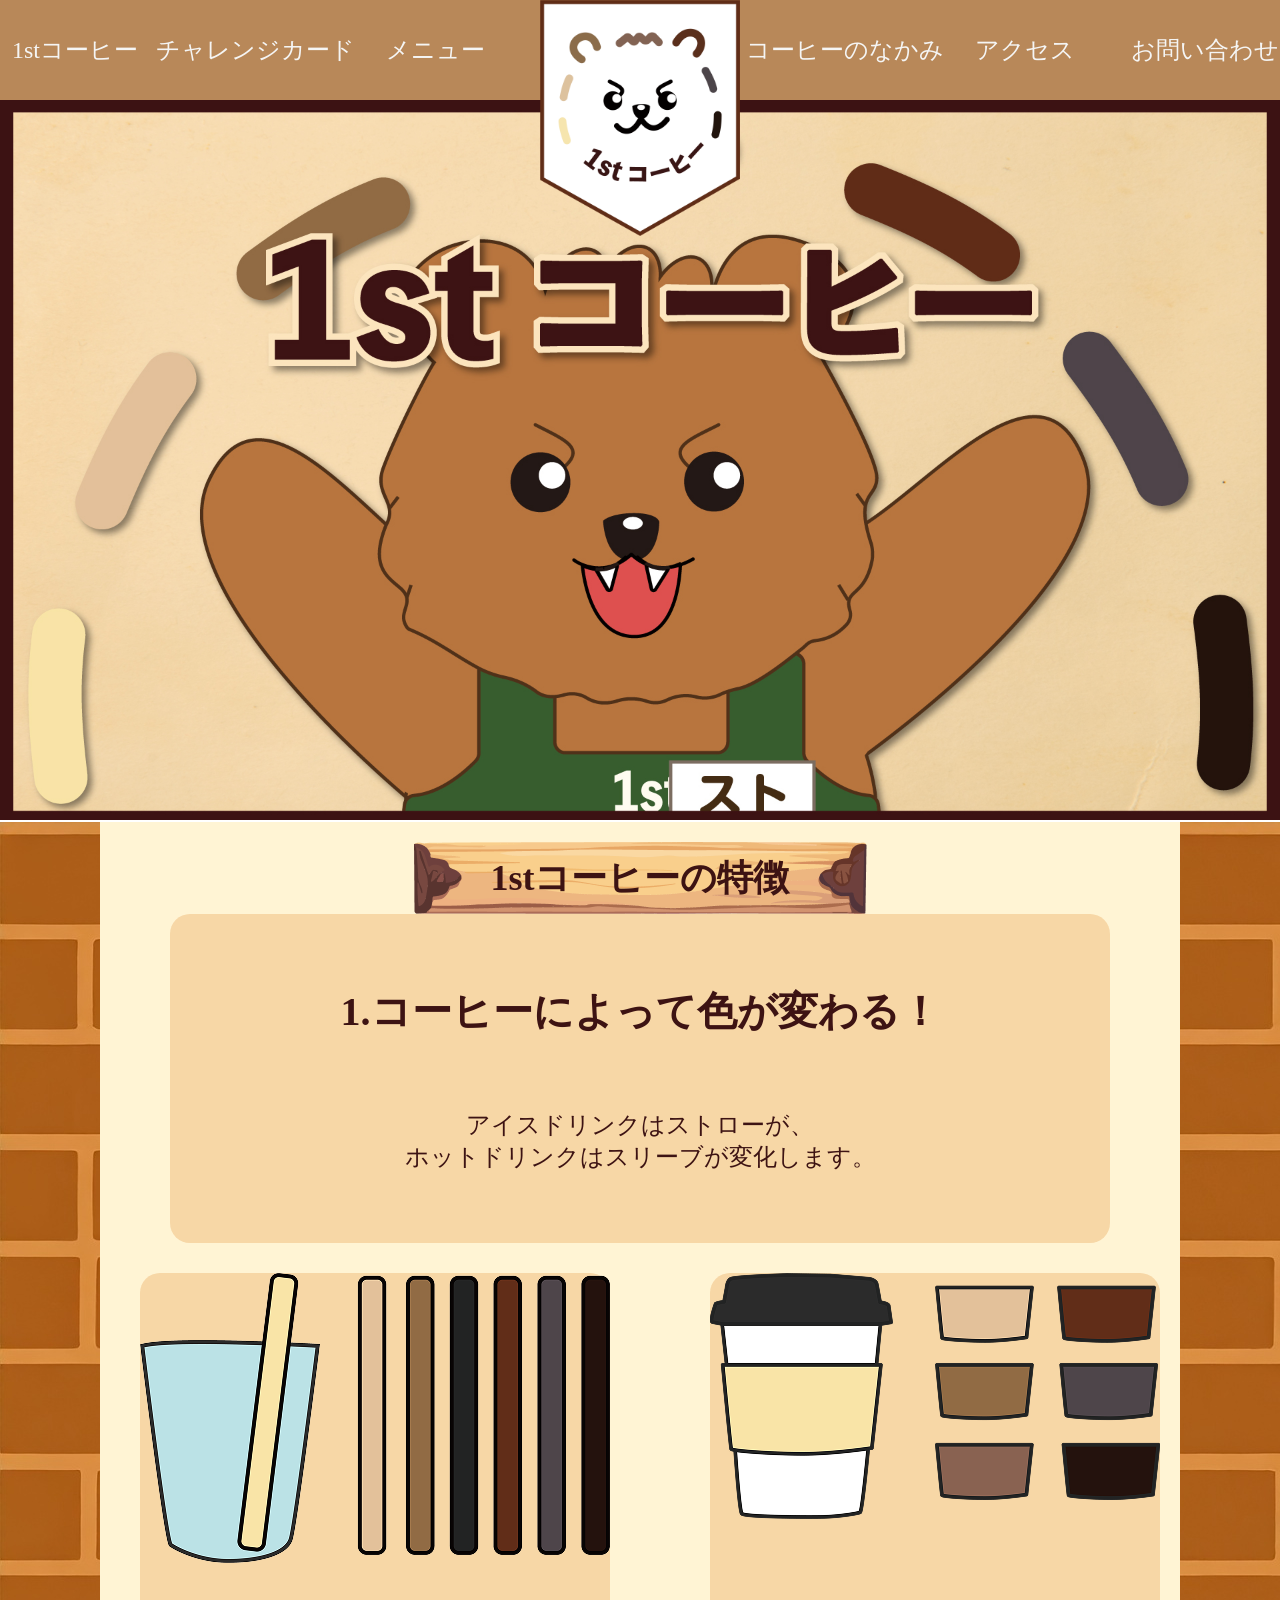
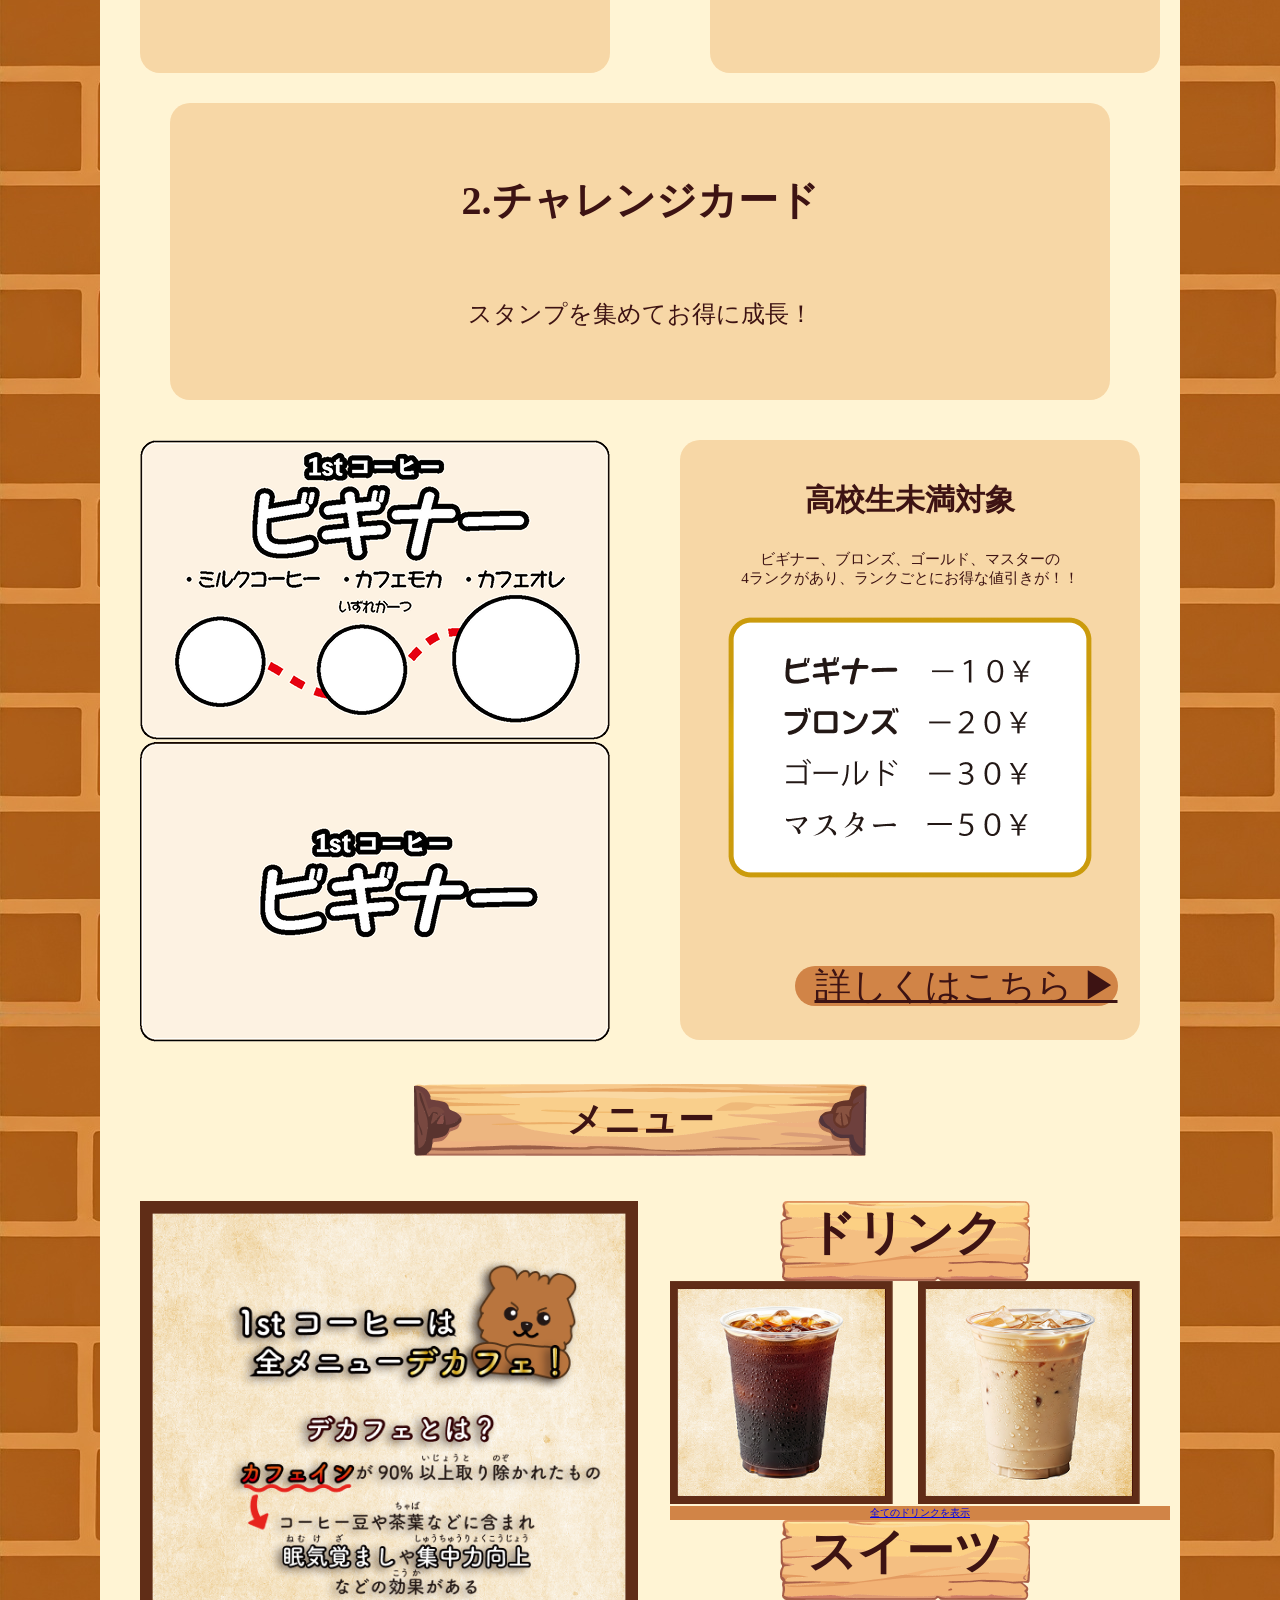
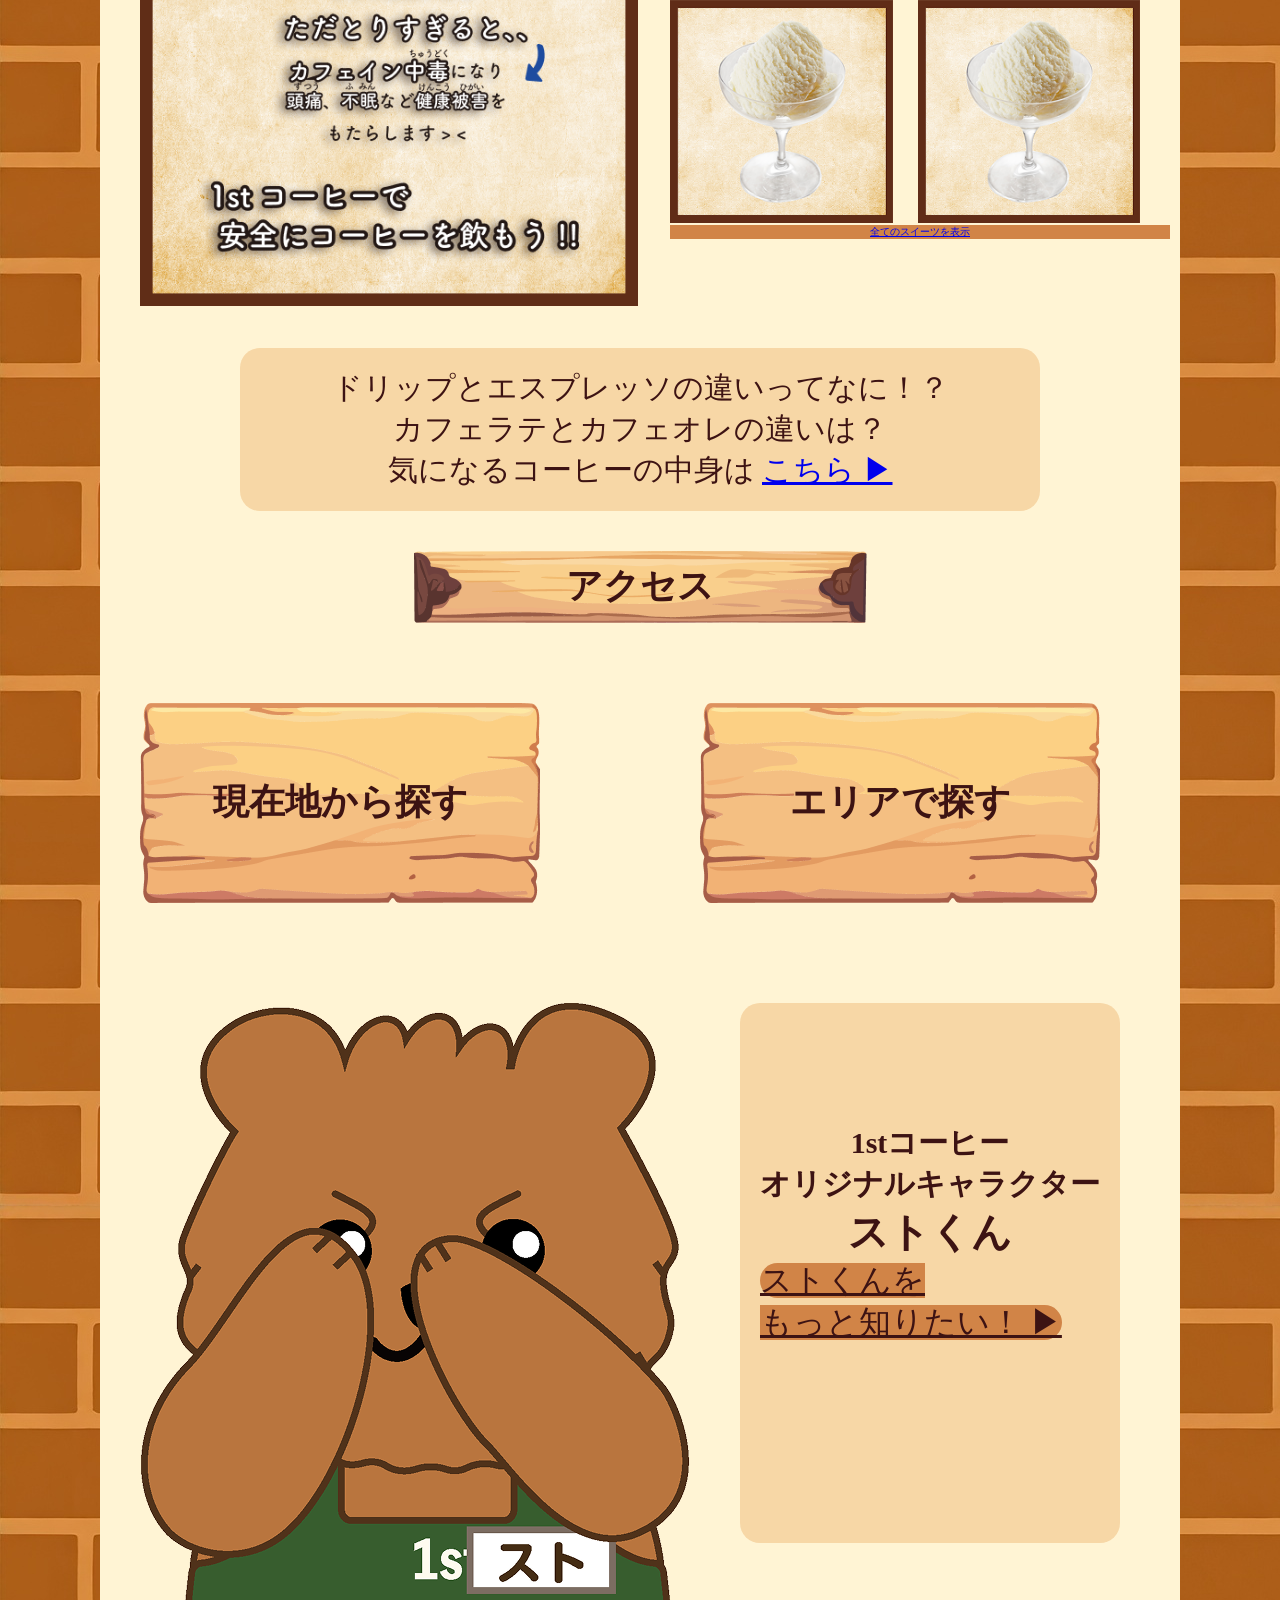
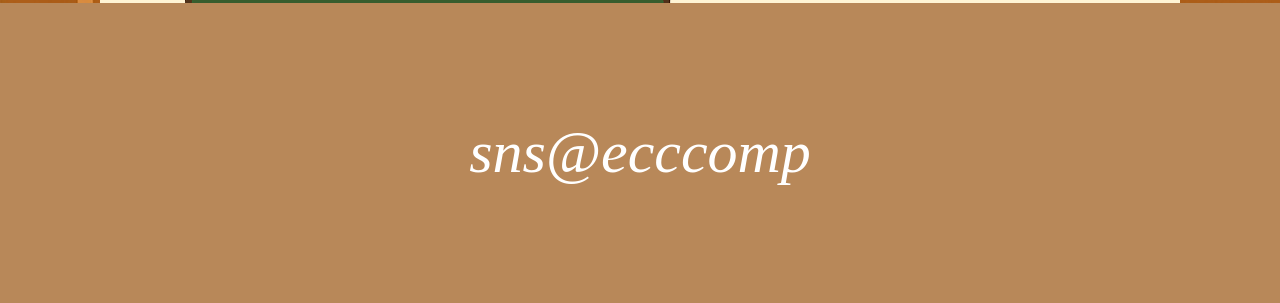
==== commit 5c4d7cd0: "制作：展示会前詰め込み" ====
--- a/index.html
+++ b/index.html
@@ -16,7 +16,7 @@
 			<li class="logo"><img src="images/1st.logo.png" alt="1stコーヒー"></li>
 			<li><a href="nakami.html">コーヒーのなかみ</a></li>
 			<li><a href="access.html">アクセス</a></li>
-			<li><a href="character.html">ストくん</a></li>
+			<li><a href="character.html">お問い合わせ</a></li>
 		</ul>
 	</header>
 	<div class="mainImg">
@@ -58,13 +58,24 @@
 		<div class="menuWrap">
 			<p><img src="images/1st.decoffe.png" alt=""></p>
 			<div class="manu">
-				<h3 class="titleBotann">ドリンク</h3>
-				<h3 class="titleBotann">スイーツ</h3>
+				<h3 class="manuTitle">ドリンク</h3>
+				<div class="iceWrap">
+					<p><img src="images/1st.menu.icecoffe.250.png" alt="アイスドリップ"></p>
+					<p><img src="images/1st.menu.rate.250.png" alt="ラテ"></p>
+				</div>
+				<p class="manuBtn"><a href="manu.html">全てのドリンクを表示</a></p>
+				<h3 class="manuTitle">スイーツ</h3>
+				<div class="iceWrap">
+					<p><img src="images/1st.menu.vanilla.250.png" alt="バニラアイス左"></p>
+					<p><img src="images/1st.menu.vanilla.250.png" alt="バニラアイス右"></p>
+				</div>
+				<p class="manuBtn"><a href="manu.html">全てのスイーツを表示</a></p>
 			</div>
 		</div>
 		<div class="menuInfo">
 			<p class="btnNakami">ドリップとエスプレッソの違いってなに！？<br>
 				カフェラテとカフェオレの違いは？<br>
+				<!-- TODO 何かクラス名をつけて設定 -->
 				気になるコーヒーの中身は <a href="nakami.html">こちら ▶︎</a></p>
 		</div>
 		<h2 class="boxTitle">アクセス</h2>
--- a/css/style.css
+++ b/css/style.css
@@ -34,7 +34,7 @@
     height: 100%;
 }
 
-a{
+.nav li a{
     text-decoration: none;
     color: #f5f5f4;
     display: flex;
@@ -75,6 +75,10 @@
     margin: 0 auto;
     padding: 20px 40px 0;
     max-width: 1000px;
+}
+
+.boxWrap.childPage{
+    padding-bottom: 20px;
 }
 
 .boxTitle{
--- a/css/index.css
+++ b/css/index.css
@@ -109,23 +109,30 @@
 .menuWrap{
     display: flex;
     padding: 45px 0 0;
+    gap: 32px;
+    p{
+        width: 500px;
+        img{
+            width: 100%;
+        }
+    }
 }
 
 .manu{
-    display: flex;
-    flex-wrap: wrap;
-    padding-left: 120px;
-}
-
-.titleBotann{
-    background-color: #602D17;
-    justify-content: center;
-    align-items: center;
-    border-radius: 20px;
+    width: 470px;
+    /* /* display: flex; */
+    /* flex-wrap: wrap; */
+    /* padding-left: 120px; */
+}
+
+.manuTitle{
+    background-image: url(../images/1st.kannbann.mini.png);
+    /* justify-content: center;
+    align-items: center; */
     font-size: 4.8em;
-    color: #fff;
     width: 250px;
     height: 80px;
+    margin: 0 auto;
 }
 
 .menuInfo{
@@ -137,12 +144,23 @@
     border-radius: 20px;
     /* display: flex;
     justify-content: center; */
-
-
+}
+
+.manuBtn{
+    background-color: #D18447;
+    color: #3d1313;
 }
 
 .menuInfo p{
     font-size: 3em;
+}
+
+.iceWrap{
+    display: flex;
+    gap: 25px;
+    /* position: relative;
+    top: -25px;
+    left: -100px; */
 }
 
 .accessWrap{
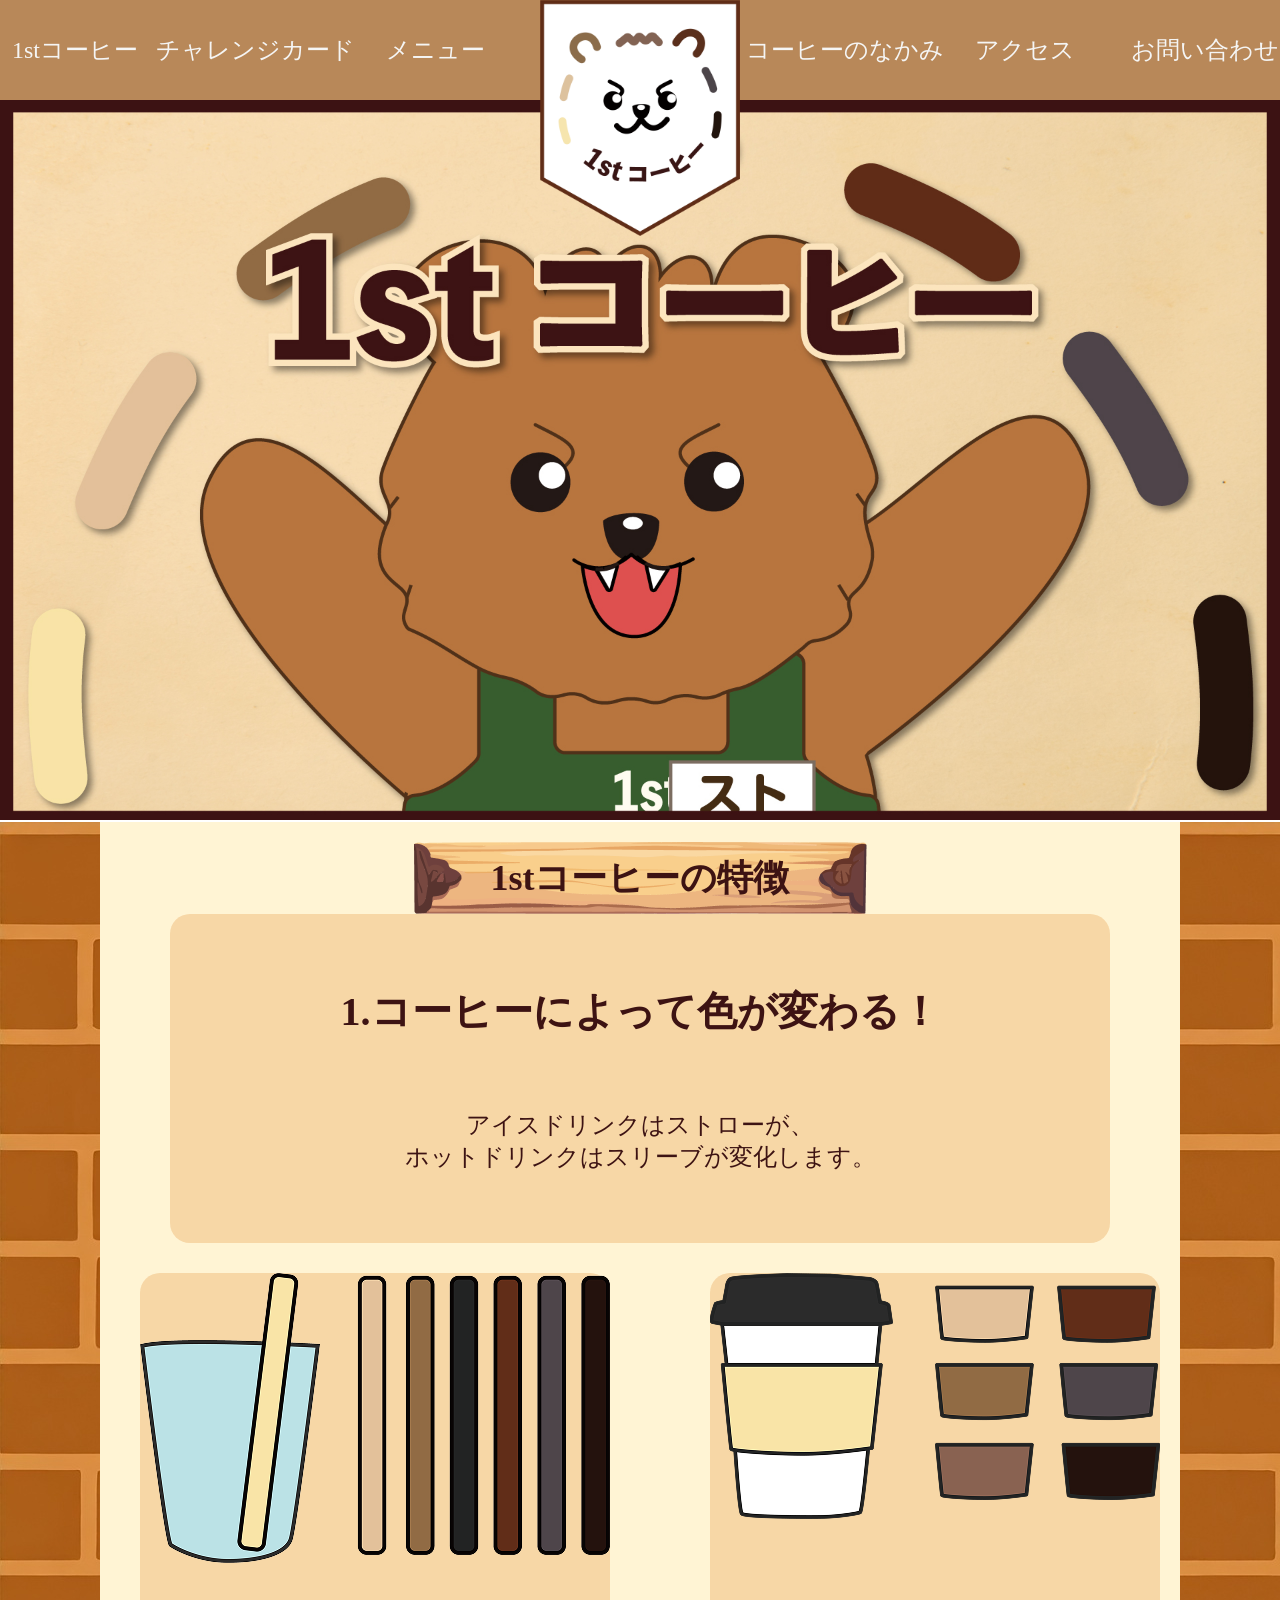
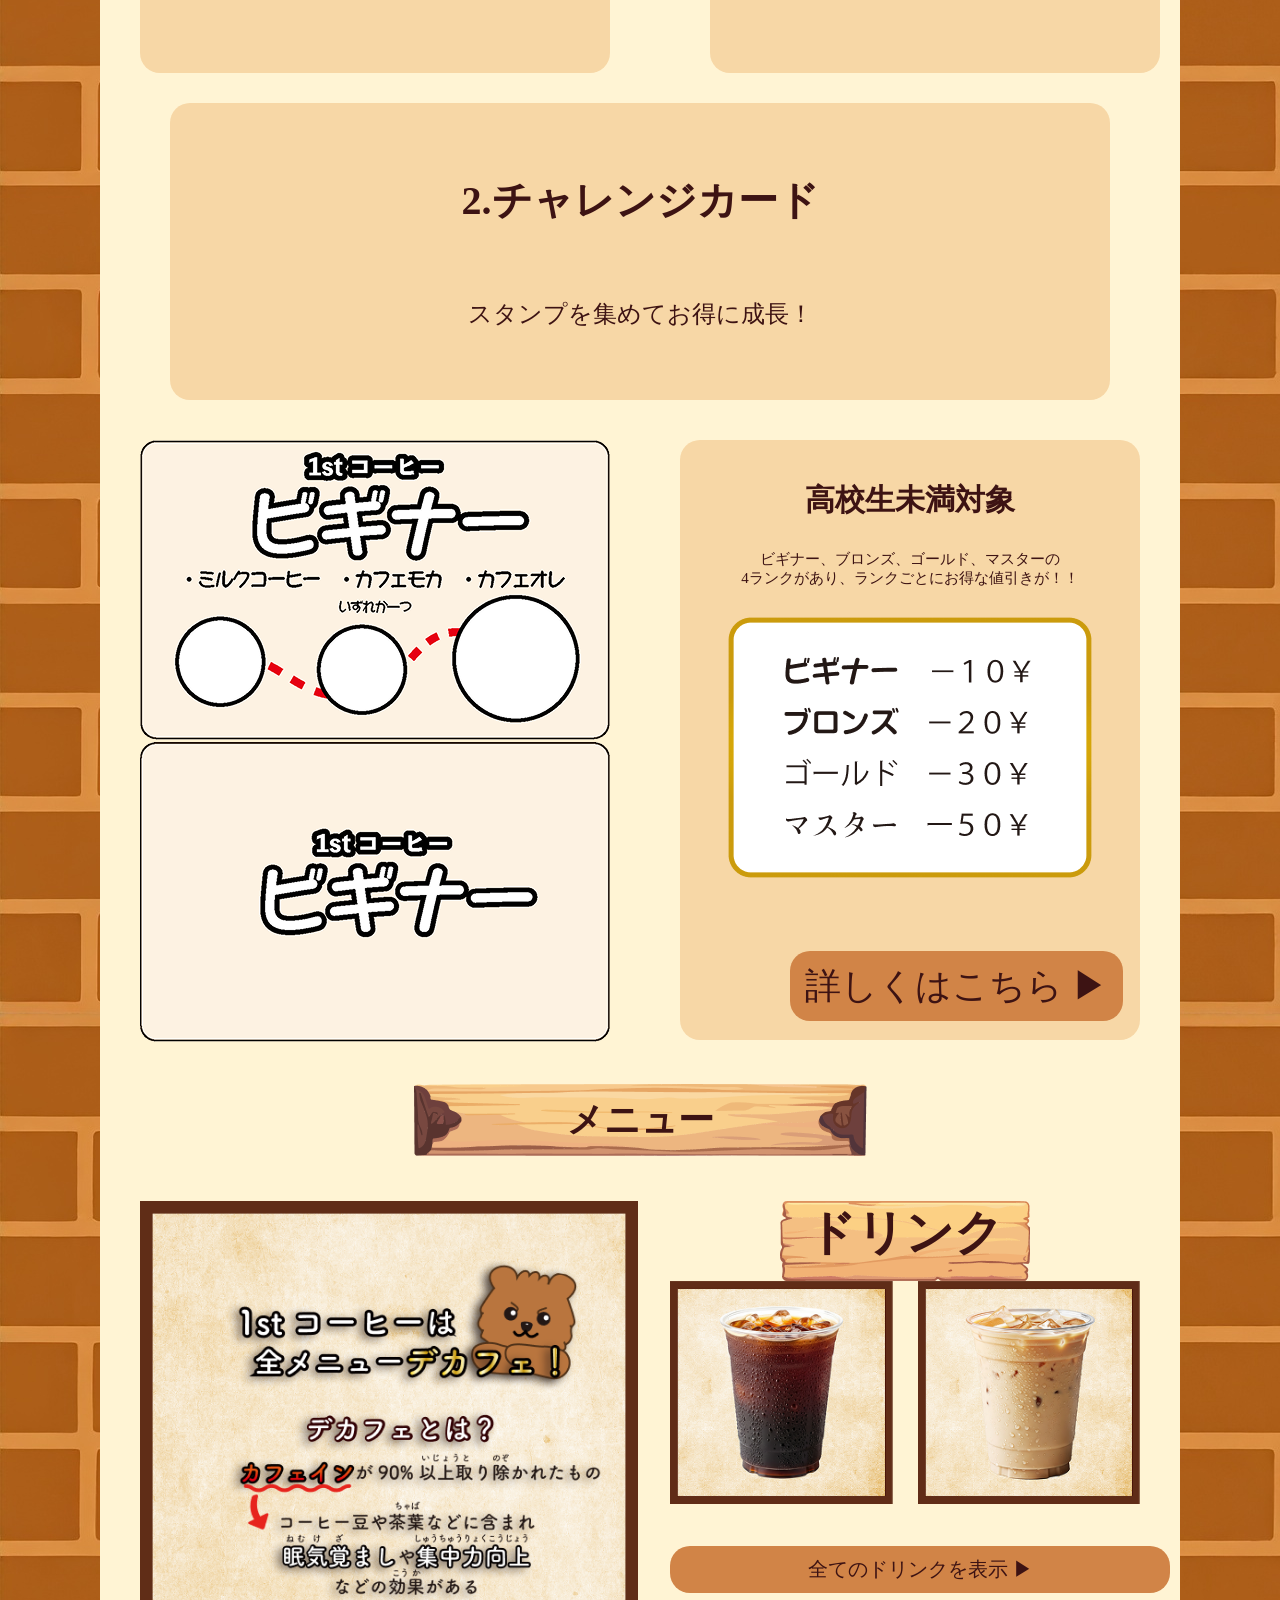
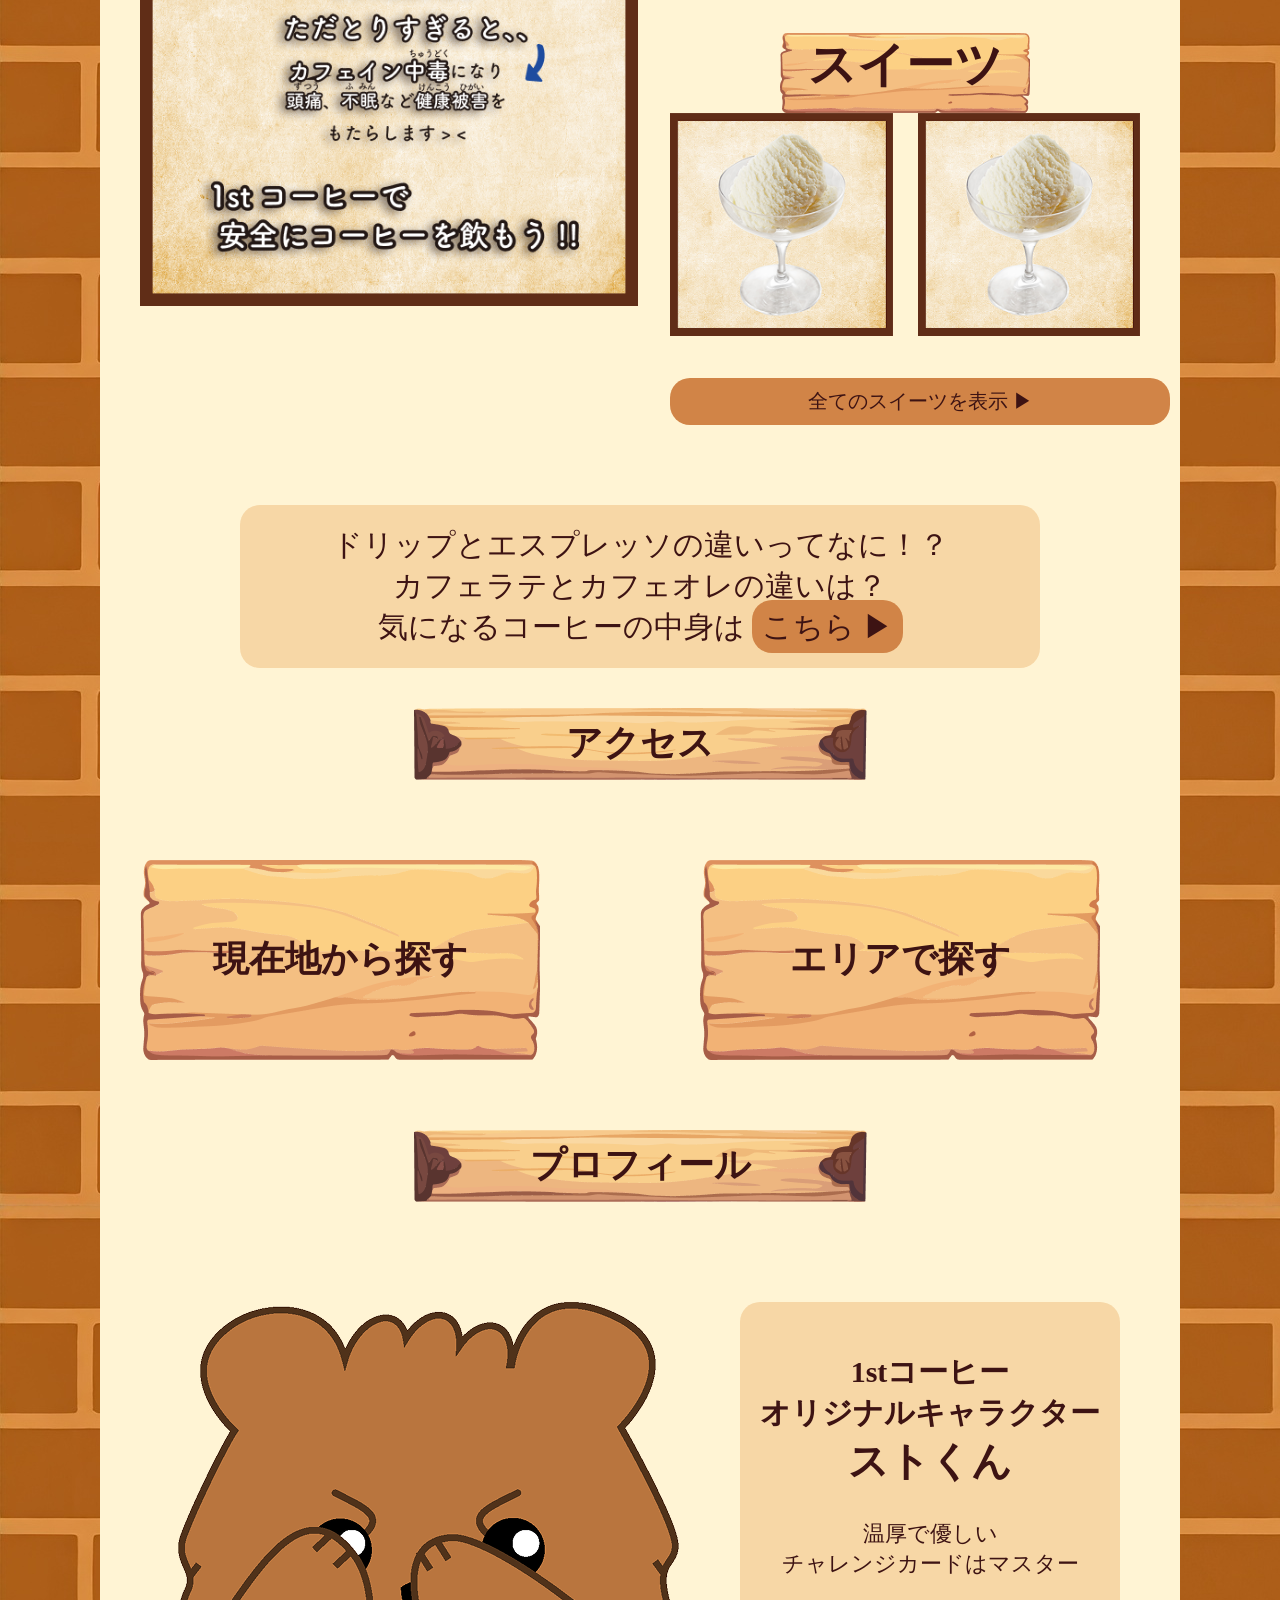
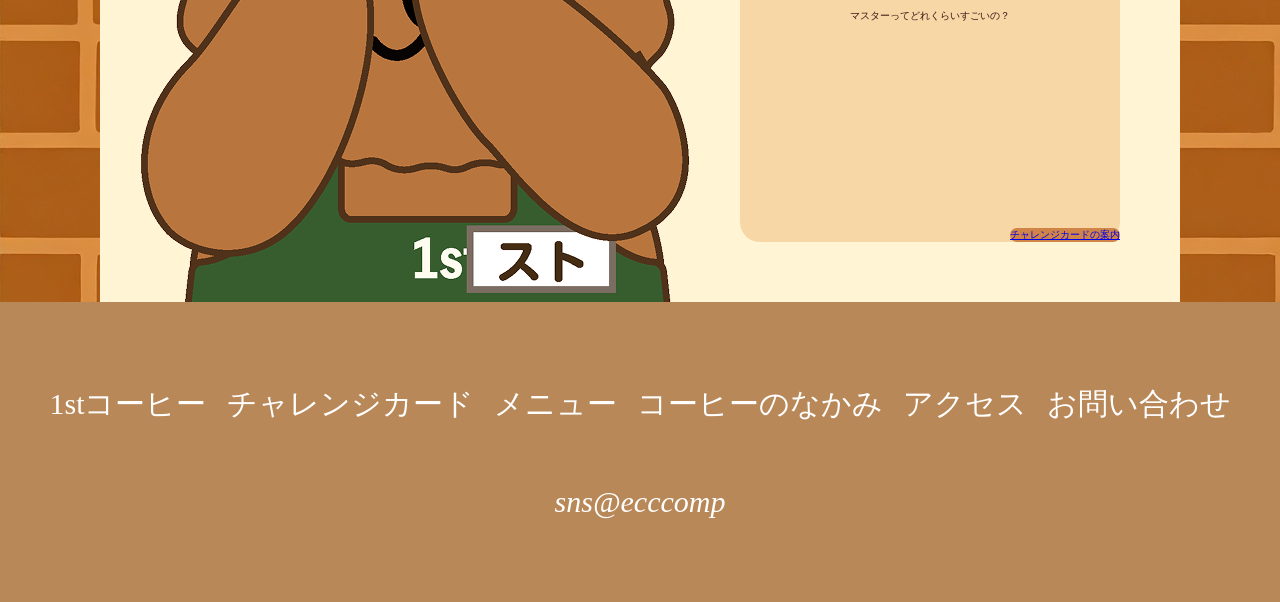
==== commit cbdbbeaa: "制作：展示会三日前" ====
--- a/index.html
+++ b/index.html
@@ -12,7 +12,7 @@
 		<ul class="nav">
 			<li><a href="">1stコーヒー</a></li>
 			<li><a href="challenge.html">チャレンジカード</a></li>
-			<li><a href="manu.html">メニュー</a></li> 
+			<li><a href="menu.html">メニュー</a></li> 
 			<li class="logo"><img src="images/1st.logo.png" alt="1stコーヒー"></li>
 			<li><a href="nakami.html">コーヒーのなかみ</a></li>
 			<li><a href="access.html">アクセス</a></li>
@@ -51,38 +51,39 @@
 				<h4>高校生未満対象</h4>
 				<p>ビギナー、ブロンズ、ゴールド、マスターの<br>4ランクがあり、ランクごとにお得な値引きが！！</p>
 				<p><img src="images/1st.nebiki.png" alt="-10¥"></p>
-			<P class="btnChallenge"><a href="challenge.html">詳しくはこちら ▶︎</a></P>
+			<p class="btnChallenge"><a href="challenge.html">詳しくはこちら ▶︎</a></p>
 			</div>
 		</div>
 			<h2 class="boxTitle">メニュー</h2>
 		<div class="menuWrap">
 			<p><img src="images/1st.decoffe.png" alt=""></p>
-			<div class="manu">
-				<h3 class="manuTitle">ドリンク</h3>
+			<div class="menu">
+				<h3 class="menuTitle">ドリンク</h3>
 				<div class="iceWrap">
 					<p><img src="images/1st.menu.icecoffe.250.png" alt="アイスドリップ"></p>
 					<p><img src="images/1st.menu.rate.250.png" alt="ラテ"></p>
 				</div>
-				<p class="manuBtn"><a href="manu.html">全てのドリンクを表示</a></p>
-				<h3 class="manuTitle">スイーツ</h3>
+				<p><a href="menu.html" class="menuBtn">全てのドリンクを表示 ▶︎</a></p>
+				<h3 class="menuTitle">スイーツ</h3>
 				<div class="iceWrap">
 					<p><img src="images/1st.menu.vanilla.250.png" alt="バニラアイス左"></p>
 					<p><img src="images/1st.menu.vanilla.250.png" alt="バニラアイス右"></p>
 				</div>
-				<p class="manuBtn"><a href="manu.html">全てのスイーツを表示</a></p>
+				<p><a href="menu.html"class="menuBtn">全てのスイーツを表示 ▶︎</a></p>
 			</div>
 		</div>
 		<div class="menuInfo">
 			<p class="btnNakami">ドリップとエスプレッソの違いってなに！？<br>
 				カフェラテとカフェオレの違いは？<br>
 				<!-- TODO 何かクラス名をつけて設定 -->
-				気になるコーヒーの中身は <a href="nakami.html">こちら ▶︎</a></p>
+				気になるコーヒーの中身は <a href="nakami.html" class="nakamiBtn">こちら ▶︎</a></p>
 		</div>
 		<h2 class="boxTitle">アクセス</h2>
 		<div class="accessWrap">
-			<h3 class="access">現在地から探す</h3>
-			<h3 class="access">エリアで探す</h3>
+			<h3 class="access"><a href="access.html" class="accessBtn">現在地から探す</a></h3>
+			<h3 class="access"><a href="access.html" class="accessBtn">エリアで探す</a></h3>
 		</div>
+		<h2 class="boxTitle">プロフィール</h2>
 		<div class="charaWrap">
 			<div class="charaImgWrap">
 				<p class="charaImg"><img src="images/1st.sutokun01.png" alt="テレ"></p>
@@ -91,14 +92,28 @@
 				<div class="charaText"> 
 					<h3>1stコーヒー<br>オリジナルキャラクター</h3>
 					<h2>ストくん</h2>
-					<p class="btnChara"><a href="character.html">ストくんを<br>もっと知りたい！ ▶︎</a></p>
+					<p class="charaCenter">温厚で優しい<br>
+					チャレンジカードはマスター</p>
+					<p class="charaBottom">マスターってどれくらいすごいの？</p>
+					<p class="challBtn"><a href="challenge.html">チャレンジカードの案内</a></p>
 				</div>
 			</div>
 		</div>
 	</div>
 </main>
 <footer>
-	<address>sns@ecccomp</address>
+<div class="footerText">
+	<ul>
+		<li><a href="index.html">1stコーヒー</a></li>
+		<li><a href="challenge.html">チャレンジカード</a></li>
+		<li><a href="menu.html">メニュー</a></li>
+		<li><a href="nakami.html">コーヒーのなかみ</a></li>
+		<li><a href="access.html">アクセス</a></li>
+		<li><a href="character.html">お問い合わせ</a> </li>
+	</ul>
+
+</div>
+<address>sns@ecccomp</address>
 </footer>				
 </body>
 </html>
--- a/css/style.css
+++ b/css/style.css
@@ -99,14 +99,30 @@
     height: 300px;
     color: #fff;
     text-align: center;
-    font-size: 6em;
+    font-size: 3em;
     display: flex;
+    flex-direction: column;
     justify-content: center;
     align-items: center;
     position: relative;
     z-index: 10;
 }
 
+.footerText{
+    margin-bottom: 60px;
+}
+
+.footerText ul{
+    display: flex;
+    gap: 20px;
+
+}
+
+.footerText a{
+    /* display: flex; */
+    text-decoration: none;
+    color: #fff;
+}
 
 /* .logo{
     display: block;
--- a/css/index.css
+++ b/css/index.css
@@ -15,13 +15,9 @@
 
 .aboutWrap{
     /* border: solid 1px blue; */
-    /* display: flex; */
-    /* justify-content: center; */
-    /* flex-wrap: wrap; */
     background-color: #F7D7A6;
     padding: 70px;
     margin: 0 auto;
-    /* margin: 70px; */
     max-width: 800px;
     border-radius: 20px;
 }
@@ -43,9 +39,7 @@
     }
 
 }
-/* .imagesWrap img{
-width: 100%;
-} */
+
 
 .aboutTitle{
     font-size: 4em;
@@ -61,8 +55,6 @@
     font-size: 2.4em;
     /* background-color: skyblue; */
 }
-
-
 
 .infoWrap{
     display: flex;
@@ -103,7 +95,14 @@
         max-width: 350px;
         border-radius: 20px;
         padding-left: 20px;
-    }
+        padding: 15px;
+        text-decoration: none;
+    }
+}
+
+.btnChallenge a:hover{
+    background-color: #cb742c7f;
+    color: #3d1313d1;
 }
 
 .menuWrap{
@@ -118,14 +117,11 @@
     }
 }
 
-.manu{
+.menu{
     width: 470px;
-    /* /* display: flex; */
-    /* flex-wrap: wrap; */
-    /* padding-left: 120px; */
-}
-
-.manuTitle{
+}
+
+.menuTitle{
     background-image: url(../images/1st.kannbann.mini.png);
     /* justify-content: center;
     align-items: center; */
@@ -146,9 +142,20 @@
     justify-content: center; */
 }
 
-.manuBtn{
+.menuBtn{
+    display: block;
     background-color: #D18447;
     color: #3d1313;
+    text-decoration: none;
+    border-radius: 20px;
+    font-size: 2.0em;
+    padding: 10px;
+    margin: 40px 0;
+}
+
+.menuBtn:hover{
+    background-color: #cb742c7f;
+    color: #3d1313d1;
 }
 
 .menuInfo p{
@@ -158,10 +165,21 @@
 .iceWrap{
     display: flex;
     gap: 25px;
-    /* position: relative;
-    top: -25px;
-    left: -100px; */
-}
+}
+
+.nakamiBtn {
+    text-decoration: none;
+    color: #3d1313;
+    background-color: #D18447;
+    border-radius: 20px;
+    padding: 10px;
+}
+
+.nakamiBtn:hover{
+    background-color: #cb742c7f;
+    color: #3d1313d1;
+}
+
 
 .accessWrap{
     display: flex;
@@ -177,7 +195,18 @@
     justify-content: center;
     align-items: center;
     font-size: 3.6em;
-}
+    margin-bottom: 70px;
+}
+
+.accessBtn{
+    text-decoration: none;
+    color: #3d1313;
+}
+
+.accessBtn:hover{
+color: #3d1313d1;
+}
+
 
 .charaWrap{
     padding-top: 100px;
@@ -222,22 +251,29 @@
     max-width: 500px;
     height: 500px;
     padding: 20px;
+    position: relative;
 }
 
 .charaText{
-    margin: 100px auto;
-    /* display: flex;
-    justify-content: center;
-    flex-wrap: nowrap;
-    align-items: center; */
-}
-
-.charaText p{
-    font-size: 3.5em;
-    text-align: left;
-}
-
-.btnChara a{
+    margin: 30px auto;
+}
+
+.charaCenter{
+    font-size: 2.2em;
+    padding: 30px 0;
+}
+
+.challBtn{
+    text-align: right;
+    background-color: #D18447;
+    border-radius: 20px;
+    position: absolute;
+    right: 0;
+    bottom: 0;
+}
+
+
+.info .btnChara a{
     background-color: #D18447;
 	color: #3d1313;
     font-size: 0.9em;
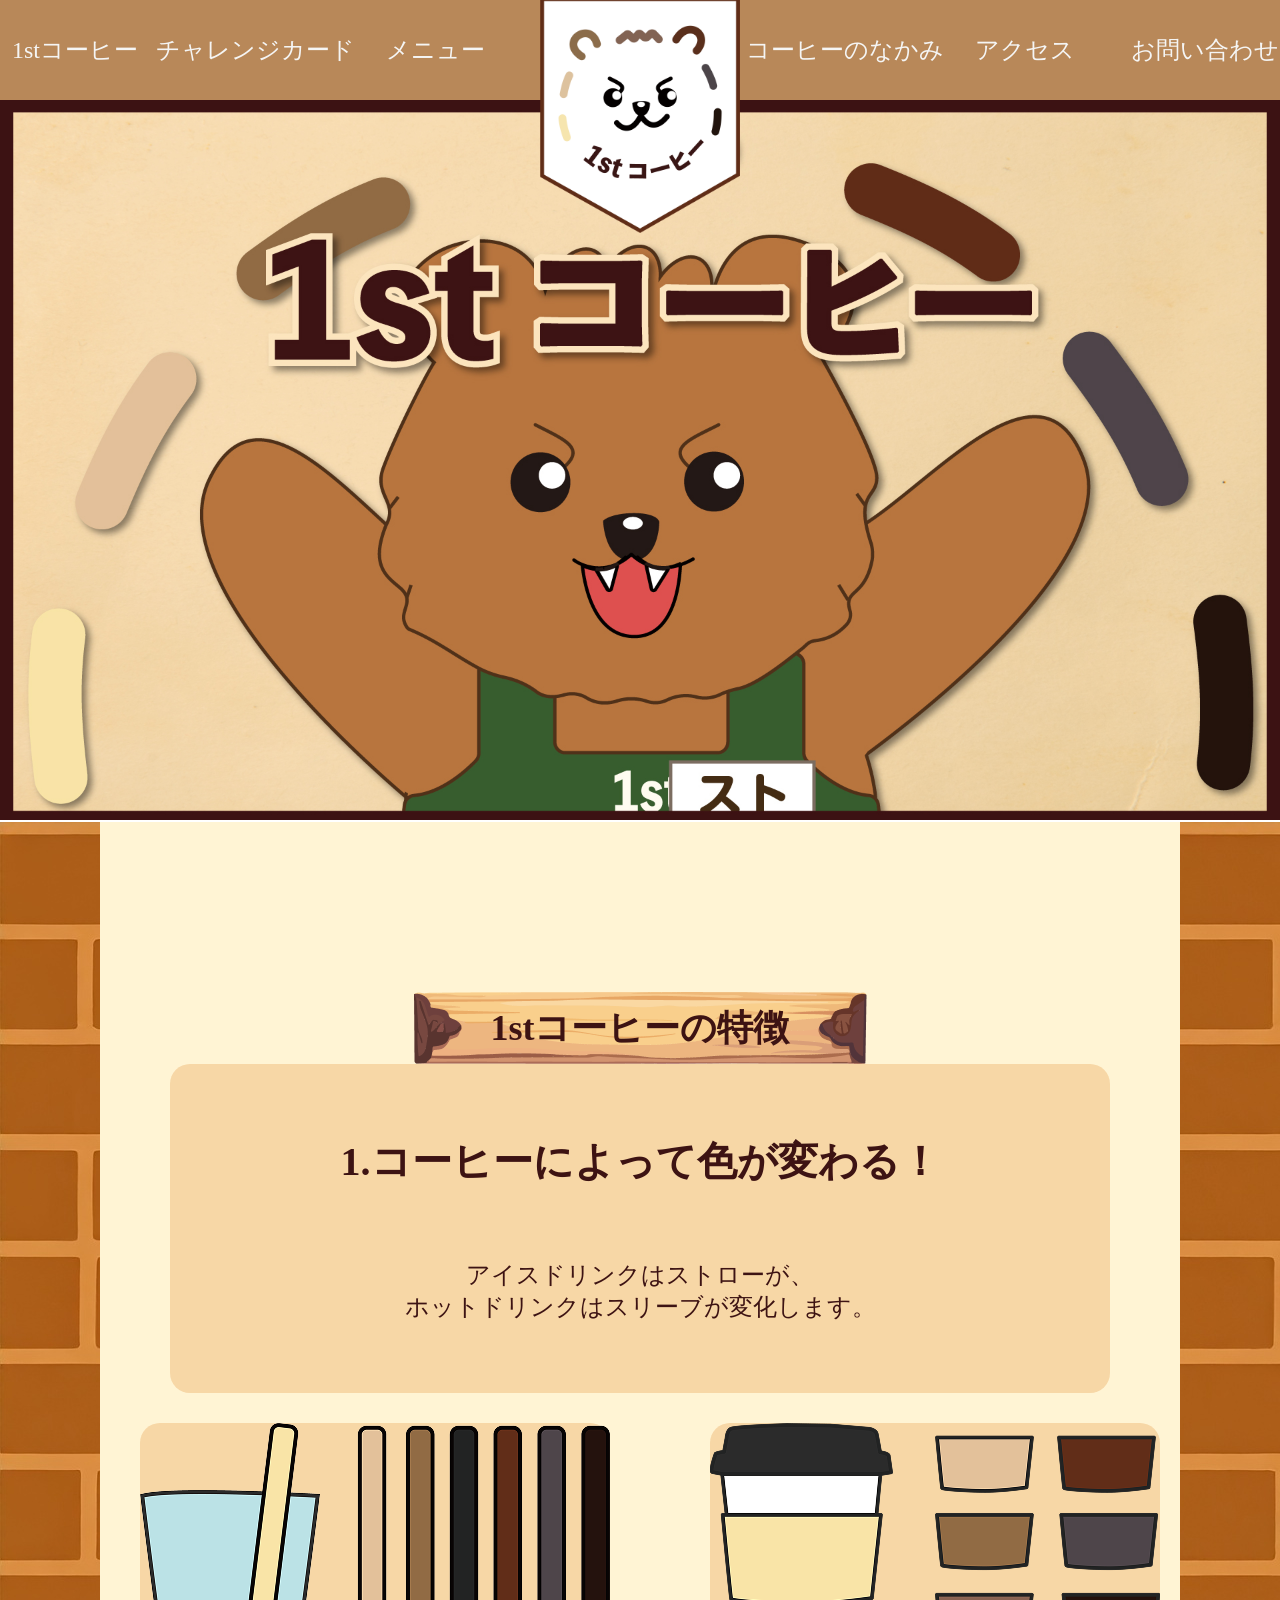
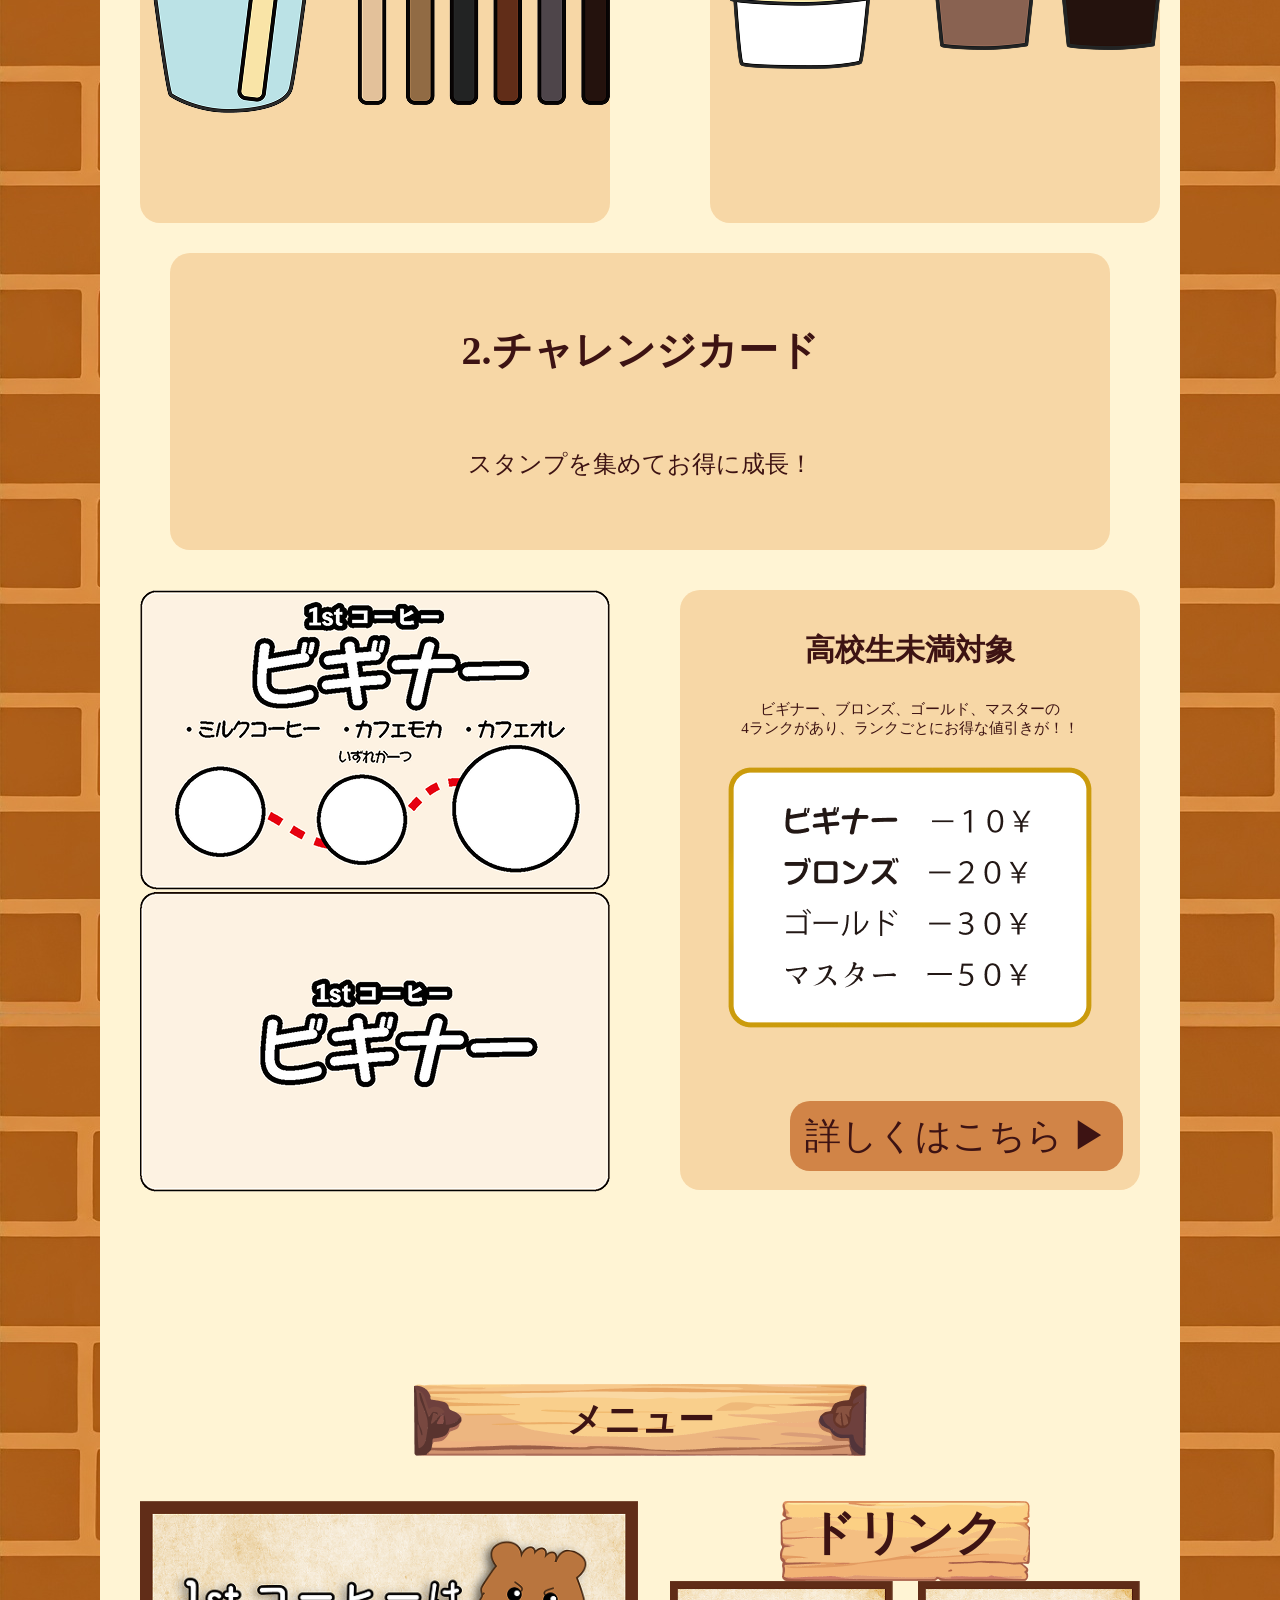
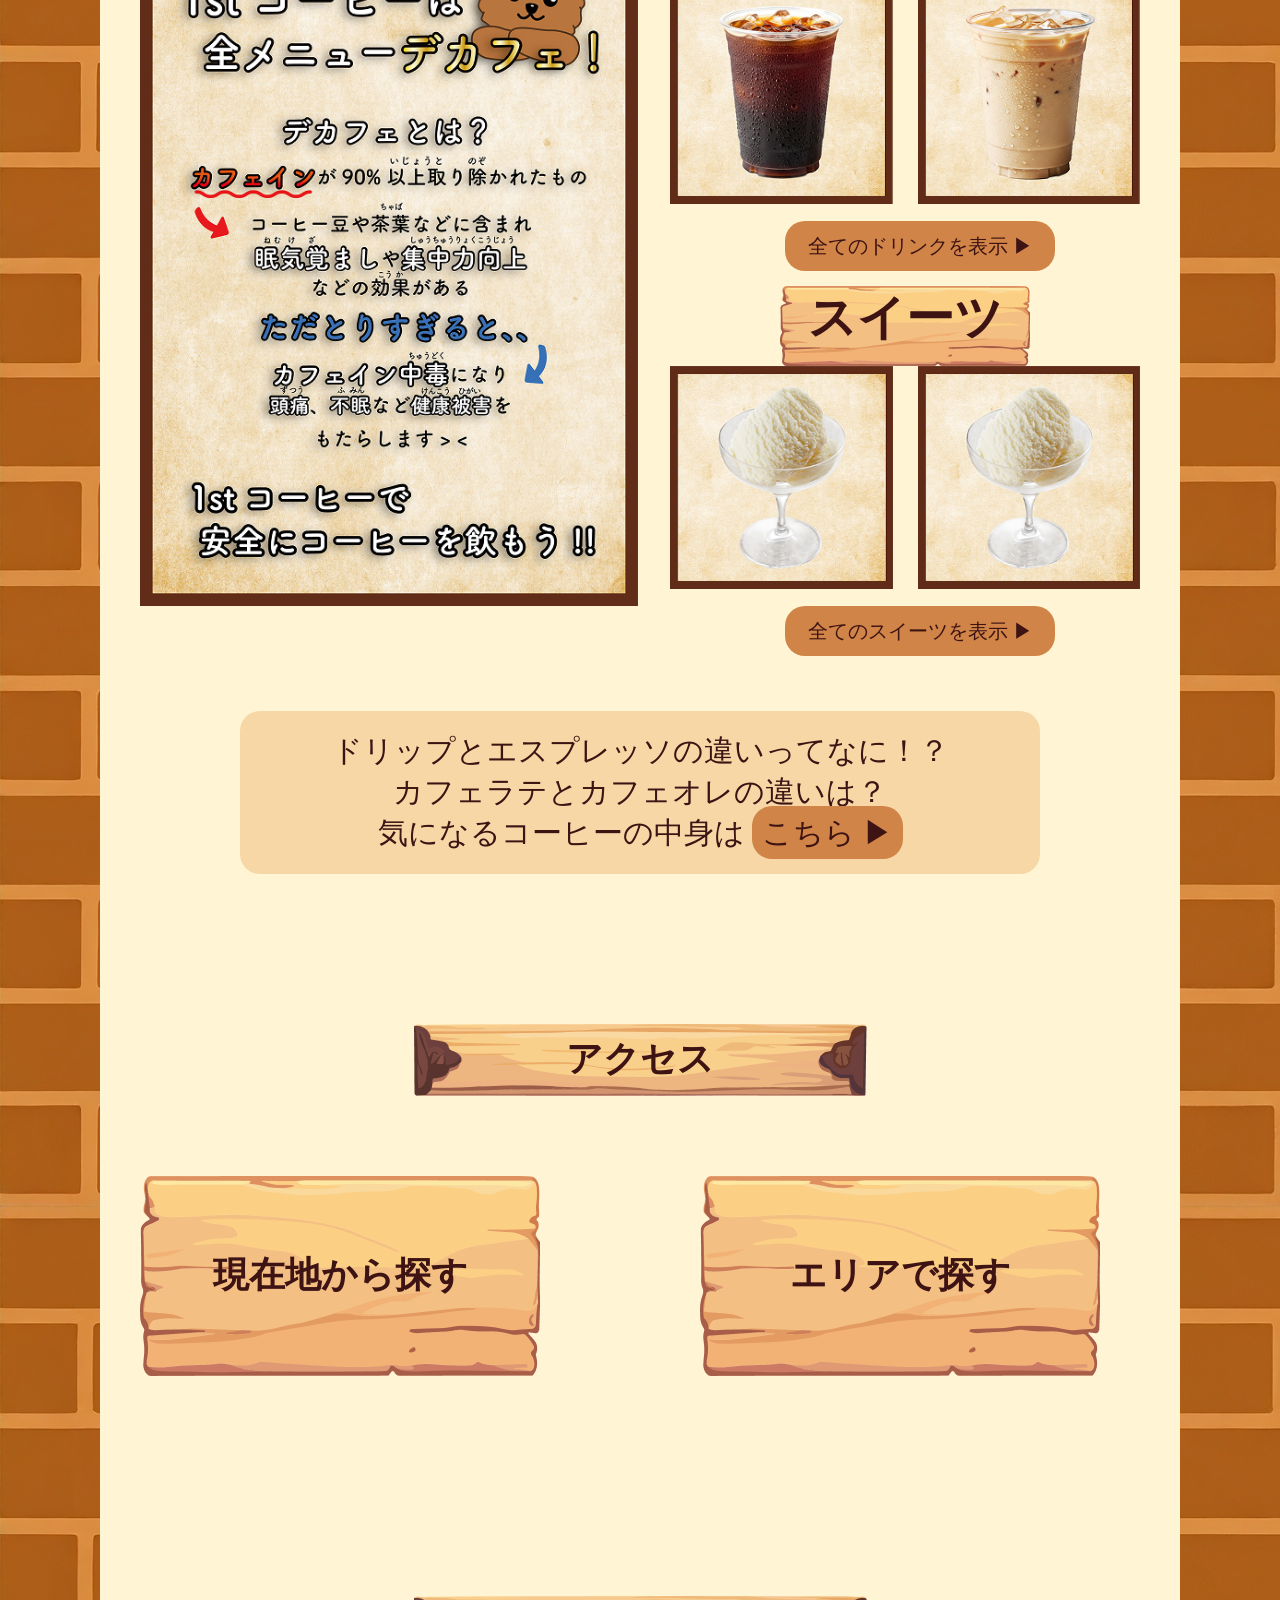
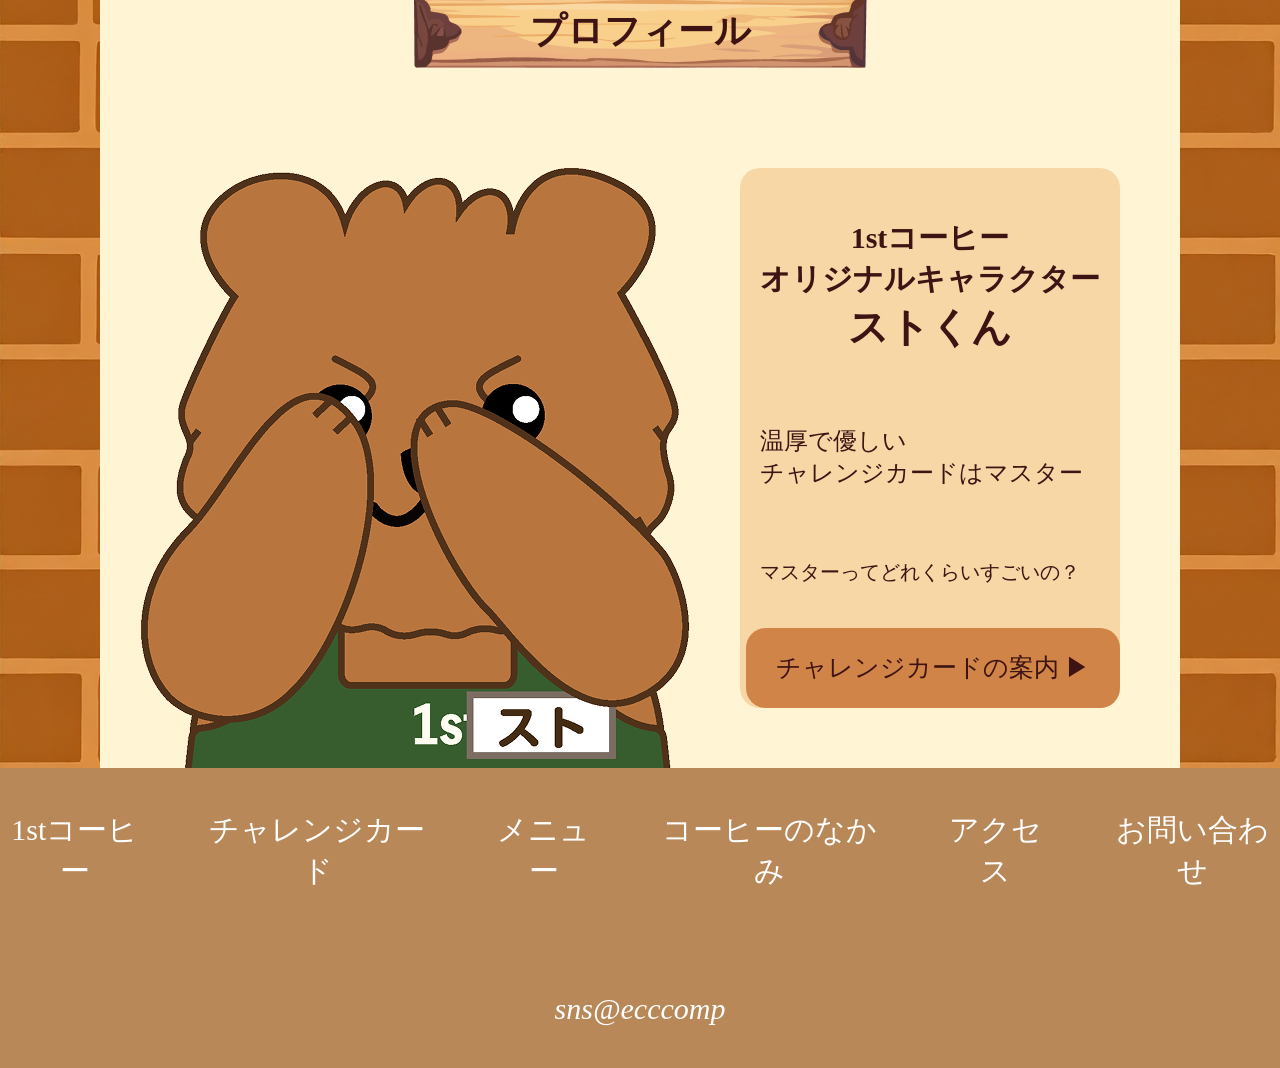
==== commit 7e45cae9: "制作：展示会前日" ====
--- a/index.html
+++ b/index.html
@@ -13,7 +13,7 @@
 			<li><a href="">1stコーヒー</a></li>
 			<li><a href="challenge.html">チャレンジカード</a></li>
 			<li><a href="menu.html">メニュー</a></li> 
-			<li class="logo"><img src="images/1st.logo.png" alt="1stコーヒー"></li>
+			<li class="logo"><a href="index.html"><img src="images/1st.logo.png" alt="1stコーヒー"></a></li>
 			<li><a href="nakami.html">コーヒーのなかみ</a></li>
 			<li><a href="access.html">アクセス</a></li>
 			<li><a href="character.html">お問い合わせ</a></li>
@@ -75,7 +75,6 @@
 		<div class="menuInfo">
 			<p class="btnNakami">ドリップとエスプレッソの違いってなに！？<br>
 				カフェラテとカフェオレの違いは？<br>
-				<!-- TODO 何かクラス名をつけて設定 -->
 				気になるコーヒーの中身は <a href="nakami.html" class="nakamiBtn">こちら ▶︎</a></p>
 		</div>
 		<h2 class="boxTitle">アクセス</h2>
@@ -95,25 +94,24 @@
 					<p class="charaCenter">温厚で優しい<br>
 					チャレンジカードはマスター</p>
 					<p class="charaBottom">マスターってどれくらいすごいの？</p>
-					<p class="challBtn"><a href="challenge.html">チャレンジカードの案内</a></p>
+					<p class="challBtn"><a href="challenge.html">チャレンジカードの案内 ▶︎</a></p>
 				</div>
 			</div>
 		</div>
 	</div>
 </main>
 <footer>
-<div class="footerText">
-	<ul>
-		<li><a href="index.html">1stコーヒー</a></li>
-		<li><a href="challenge.html">チャレンジカード</a></li>
-		<li><a href="menu.html">メニュー</a></li>
-		<li><a href="nakami.html">コーヒーのなかみ</a></li>
-		<li><a href="access.html">アクセス</a></li>
-		<li><a href="character.html">お問い合わせ</a> </li>
-	</ul>
-
-</div>
-<address>sns@ecccomp</address>
+	<div class="footerText">
+		<ul>
+			<li><a href="index.html">1stコーヒー</a></li>
+			<li><a href="challenge.html">チャレンジカード</a></li>
+			<li><a href="menu.html">メニュー</a></li>
+			<li><a href="nakami.html">コーヒーのなかみ</a></li>
+			<li><a href="access.html">アクセス</a></li>
+			<li><a href="character.html">お問い合わせ</a> </li>
+		</ul>
+	</div>
+	<address>sns@ecccomp</address>
 </footer>				
 </body>
 </html>
--- a/css/style.css
+++ b/css/style.css
@@ -47,7 +47,10 @@
 
 .nav li a:hover{
     background-color: #805e3c;
+}
 
+.nav li.logo a:hover{
+    background-color: transparent;
 }
 
 .nav .logo{
@@ -56,6 +59,10 @@
 }
 .logo img{
     width: 100%;
+}
+
+.logo a img:hover{
+    background-color: rgba(0, 0, 0, 0);
 }
 
 main{
@@ -85,7 +92,7 @@
     display: flex;
     font-size: 3.6em;
     justify-content: center;
-    margin: 0 auto;
+    margin: 150px auto 0;
     width: 453px;
     height: 72px;
     align-items: center;
@@ -109,19 +116,22 @@
 }
 
 .footerText{
-    margin-bottom: 60px;
+    margin-bottom: 100px;
 }
 
 .footerText ul{
     display: flex;
-    gap: 20px;
-
+    gap: 50px;
 }
 
+
 .footerText a{
-    /* display: flex; */
     text-decoration: none;
     color: #fff;
+}
+
+.footerText a:hover{
+    color: #ffffff8d;
 }
 
 /* .logo{
--- a/css/index.css
+++ b/css/index.css
@@ -142,15 +142,21 @@
     justify-content: center; */
 }
 
+
 .menuBtn{
     display: block;
+    justify-content: right;
+    align-items: center;
     background-color: #D18447;
     color: #3d1313;
     text-decoration: none;
     border-radius: 20px;
     font-size: 2.0em;
+    line-height: 30px;
     padding: 10px;
-    margin: 40px 0;
+    margin: 15px auto;
+    width: 250px;
+    height: 30px;
 }
 
 .menuBtn:hover{
@@ -259,8 +265,14 @@
 }
 
 .charaCenter{
-    font-size: 2.2em;
-    padding: 30px 0;
+    font-size: 2.4em;
+    padding: 70px 0;
+    text-align: left;
+}
+
+.charaBottom{
+    text-align: left;
+    font-size: 2em;
 }
 
 .challBtn{
@@ -270,8 +282,22 @@
     position: absolute;
     right: 0;
     bottom: 0;
-}
-
+    height: 80px;
+    line-height: 80px;
+}
+
+.challBtn a{
+    text-decoration: none;
+    color: #3d1313;
+    padding: 0 30px;
+    font-size: 2.5em;
+}
+
+.challBtn:hover{
+    background-color: #cb742c7f;
+    color: #3d1313d1;
+
+}
 
 .info .btnChara a{
     background-color: #D18447;
